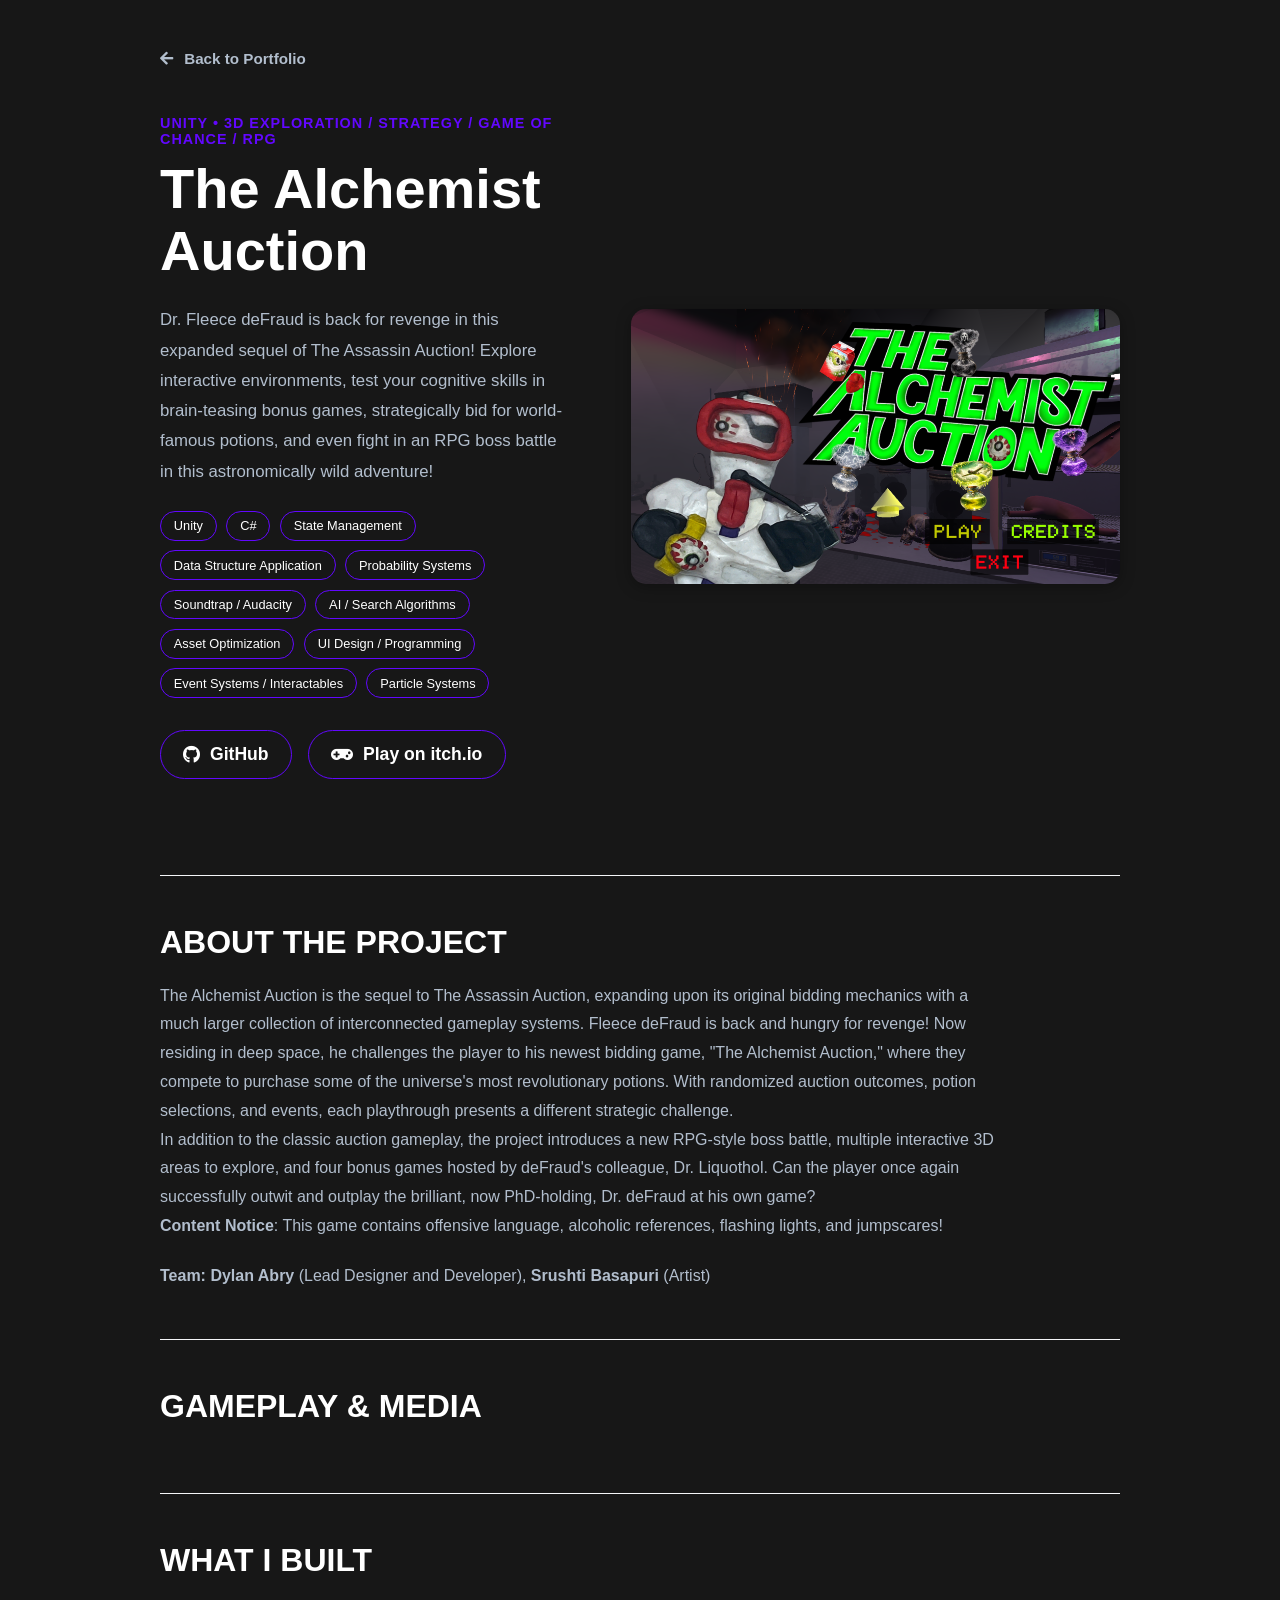
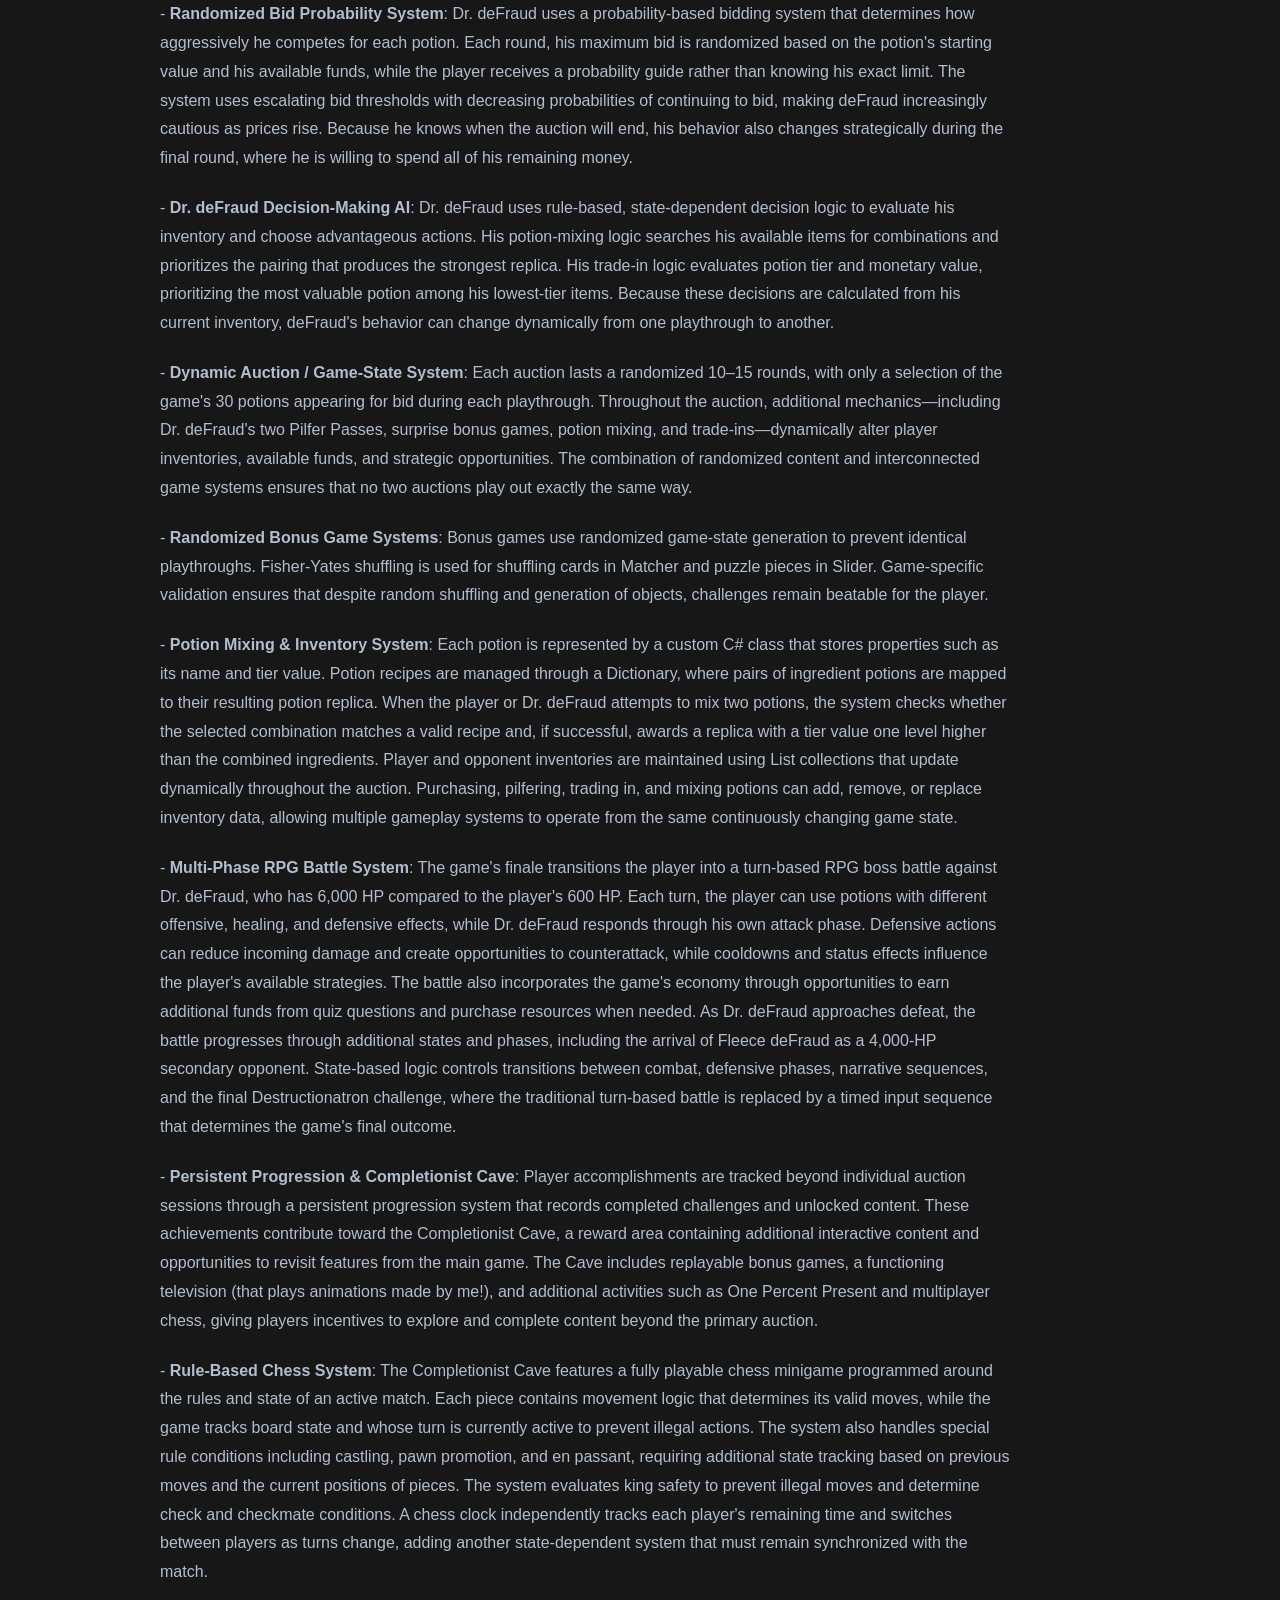
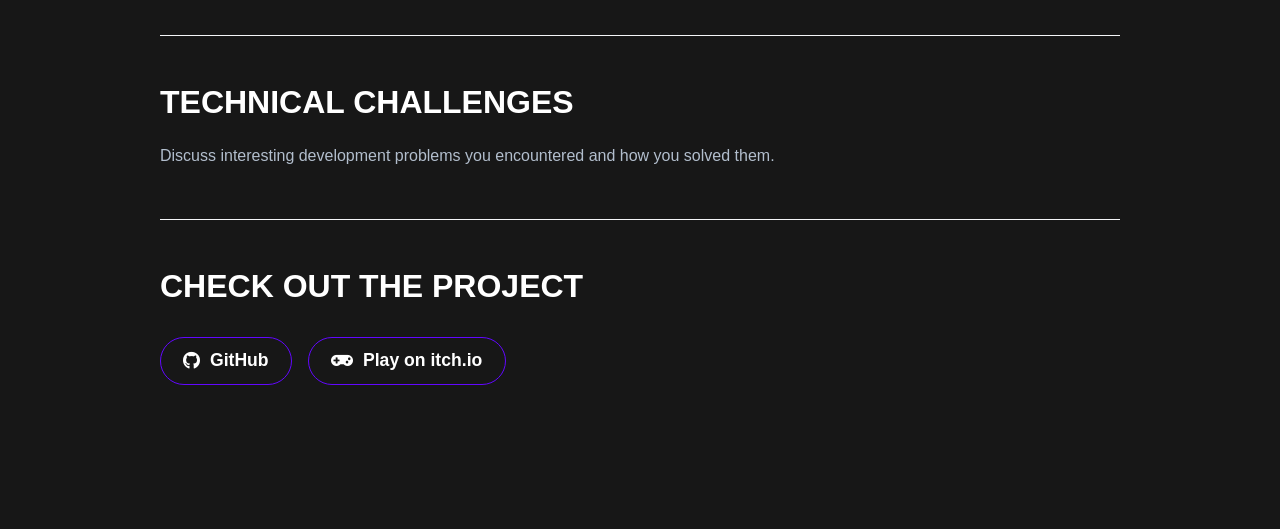
==== projects/alchemist-auction.html @ f8f6b7b7 "Initial Steppasphere portfolio" ====
<!DOCTYPE html>

<html lang="en">

<head>
    <meta charset="UTF-8">

    <meta name="viewport" content="width=device-width, initial-scale=1.0">

    <title>The Alchemist Auction | Dylan Abry</title>

    <!-- Notice ../ because this page is inside /projects -->
    <link rel="stylesheet" href="../styles/styles.css">

    <link rel="stylesheet" href="https://cdnjs.cloudflare.com/ajax/libs/font-awesome/5.15.4/css/all.min.css">
</head>

<body>

    <main class="project-details">

        <a href="../index.html" class="back-to-portfolio">
            <i class="fas fa-arrow-left"></i>
            Back to Portfolio
        </a>

        <section class="project-details-hero">

            <div class="project-details-title">

                <p class="project-details-type">
                    Unity • 3D Exploration / Strategy / Game of Chance / RPG
                </p>

                <h1>The Alchemist Auction</h1>

                <p class="project-details-summary">
                    Dr. Fleece deFraud is back for revenge in this expanded sequel of The Assassin Auction!
                    Explore interactive environments, test your cognitive skills in brain-teasing bonus games,
                    strategically bid for world-famous potions, and even fight in an RPG boss battle in this
                    astronomically wild adventure!
                </p>

                <div class="project-details-skills">
                    <span>Unity</span>
                    <span>C#</span>
                    <span>State Management</span>
                    <span>Data Structure Application</span>
                    <span>Probability Systems</span>
                    <span>Soundtrap / Audacity</span>
                    <span>AI / Search Algorithms</span>
                    <span>Asset Optimization</span>
                    <span>UI Design / Programming</span>
                    <span>Event Systems / Interactables</span>
                    <span>Particle Systems</span>
                </div>

                <div class="project-external-links">

                    <a href="https://github.com/DylanAbry/TheAlchemistAuction" target="_blank">
                        <i class="fab fa-github"></i>
                        GitHub
                    </a>

                    <a href="https://dylanabry.itch.io/the-alchemist-auction" target="_blank">
                        <i class="fas fa-gamepad"></i>
                        Play on itch.io
                    </a>

                </div>

            </div>

            <div class="project-details-image">
                <img src="../img/AlchemistAuction.png" alt="The Alchemist Auction gameplay">
            </div>

        </section>

        <section class="project-details-section">

            <h2>About the Project</h2>

            <p>
                The Alchemist Auction is the sequel to The Assassin Auction, expanding upon its original bidding
                mechanics with a much larger collection of interconnected gameplay systems. Fleece deFraud is back and
                hungry for revenge! Now residing in deep space, he challenges the player to his newest bidding game,
                "The Alchemist Auction," where they compete to purchase some of the universe's most revolutionary
                potions. With randomized auction outcomes, potion selections, and events, each playthrough presents a
                different strategic challenge.
                <br>
                In addition to the classic auction gameplay, the project introduces a new RPG-style boss battle,
                multiple interactive 3D areas to explore, and four bonus games hosted by deFraud's colleague, Dr.
                Liquothol. Can the player once again successfully outwit and outplay the brilliant, now PhD-holding, Dr.
                deFraud at his own game?
                <br>
                <strong>Content Notice</strong>: This game contains offensive language, alcoholic references,
                flashing lights, and jumpscares!
            </p>
            <br>
            <p>
                <strong>Team: Dylan Abry</strong> (Lead Designer and Developer), <strong>Srushti Basapuri</strong>
                (Artist)
            </p>

        </section>

        <section class="project-details-section">

            <h2>Gameplay & Media</h2>

            <!-- Screenshots/videos will eventually go here -->

        </section>
        <section class="project-details-section">

            <h2>What I Built</h2>

            <p>
                - <strong>Randomized Bid Probability System</strong>: Dr. deFraud uses a probability-based bidding
                system that determines
                how aggressively he competes for each potion. Each round, his maximum bid is randomized based on the
                potion's starting value and his available funds, while the player receives a probability guide rather
                than knowing his exact limit. The system uses escalating bid thresholds with decreasing probabilities of
                continuing to bid, making deFraud increasingly cautious as prices rise. Because he knows when the
                auction will end, his behavior also changes strategically during the final round, where he is willing to
                spend all of his remaining money.
            </p>
            <br>
            <p>
                - <strong>Dr. deFraud Decision-Making AI</strong>: Dr. deFraud uses rule-based, state-dependent decision
                logic to
                evaluate his inventory and choose advantageous actions. His potion-mixing logic searches his available
                items for combinations and prioritizes the pairing that produces the strongest replica. His trade-in
                logic evaluates potion tier and monetary value, prioritizing the most valuable potion among his
                lowest-tier items. Because these decisions are calculated from his current inventory, deFraud's behavior
                can change dynamically from one playthrough to another.
            </p>
            <br>
            <p>
                - <strong>Dynamic Auction / Game-State System</strong>: Each auction lasts a randomized 10–15 rounds,
                with only a
                selection of the game's 30 potions appearing for bid during each playthrough. Throughout the auction,
                additional mechanics—including Dr. deFraud's two Pilfer Passes, surprise bonus games, potion mixing, and
                trade-ins—dynamically alter player inventories, available funds, and strategic opportunities. The
                combination of randomized content and interconnected game systems ensures that no two auctions play out
                exactly the same way.
            </p>
            <br>
            <p>
                - <strong>Randomized Bonus Game Systems</strong>: Bonus games use randomized game-state
                generation to prevent identical playthroughs. Fisher-Yates shuffling is used for
                shuffling cards in Matcher and puzzle pieces in Slider. Game-specific validation
                ensures that despite random shuffling and generation of objects, challenges remain
                beatable for the player.
            </p>
            <br>
            <p>
                - <strong>Potion Mixing & Inventory System</strong>: Each potion is represented by a custom C# class
                that stores
                properties such as its name and tier value. Potion recipes are managed through a Dictionary, where pairs
                of ingredient potions are mapped to their resulting potion replica. When the player or Dr. deFraud
                attempts to mix two potions, the system checks whether the selected combination matches a valid recipe
                and, if successful, awards a replica with a tier value one level higher than the combined ingredients.
                Player and opponent inventories are maintained using List collections that update dynamically throughout
                the auction. Purchasing, pilfering, trading in, and mixing potions can add, remove, or replace inventory
                data, allowing multiple gameplay systems to operate from the same continuously changing game state.
            </p>
            <br>
            <p>
                - <strong>Multi-Phase RPG Battle System</strong>: The game's finale transitions the player into a
                turn-based RPG boss
                battle against Dr. deFraud, who has 6,000 HP compared to the player's 600 HP. Each turn, the player can
                use potions with different offensive, healing, and defensive effects, while Dr. deFraud responds through
                his own attack phase. Defensive actions can reduce incoming damage and create opportunities to
                counterattack, while cooldowns and status effects influence the player's available strategies. The
                battle also incorporates the game's economy through opportunities to earn additional funds from quiz
                questions and purchase resources when needed.

                As Dr. deFraud approaches defeat, the battle progresses through additional states and phases, including
                the arrival of Fleece deFraud as a 4,000-HP secondary opponent. State-based logic controls transitions
                between combat, defensive phases, narrative sequences, and the final Destructionatron challenge, where
                the traditional turn-based battle is replaced by a timed input sequence that determines the game's final
                outcome.
            </p>
            <br>
            <p>
                - <strong>Persistent Progression & Completionist Cave</strong>: Player accomplishments are tracked
                beyond individual
                auction sessions through a persistent progression system that records completed challenges and unlocked
                content. These achievements contribute toward the Completionist Cave, a reward area containing
                additional interactive content and opportunities to revisit features from the main game. The Cave
                includes replayable bonus games, a functioning television (that plays animations made by me!), and
                additional activities such as One Percent Present and multiplayer chess, giving players incentives to
                explore
                and complete content beyond the primary auction.
            </p>
            <br>
            <p>
                - <strong>Rule-Based Chess System</strong>: The Completionist Cave features a fully playable chess
                minigame programmed
                around the rules and state of an active match. Each piece contains movement logic that determines its
                valid moves, while the game tracks board state and whose turn is currently active to prevent illegal
                actions. The system also handles special rule conditions including castling, pawn promotion, and en
                passant,
                requiring additional state tracking based on previous moves and the current positions of pieces. The
                system
                evaluates king safety to prevent illegal moves and determine check and checkmate conditions. A chess
                clock independently tracks each player's remaining time and switches between players as turns change,
                adding
                another state-dependent system that must remain synchronized with the match.
            </p>

        </section>


        <section class="project-details-section">

            <h2>Technical Challenges</h2>

            <p>
                Discuss interesting development problems you encountered
                and how you solved them.
            </p>

        </section>
        <section class="project-details-section">

            <h2>Check Out the Project</h2>

            <div class="project-external-links">

                <a href="https://github.com/DylanAbry/TheAlchemistAuction" target="_blank">
                    <i class="fab fa-github"></i>
                    GitHub
                </a>

                <a href="https://dylanabry.itch.io/the-alchemist-auction" target="_blank">
                    <i class="fas fa-gamepad"></i>
                    Play on itch.io
                </a>

            </div>

        </section>

    </main>

</body>

</html>
---- styles/styles.css ----
* {
  margin: 0;
  padding: 0;
  box-sizing: border-box;
  list-style: none;
}

:root {
  --color-primary: #171717;
  --color-secondary: #6207ff;
  --color-white: #FFFFFF;
  --color-black: #000;
  --color-grey0: #f8f8f8;
  --color-grey-1: #dbe1e8;
  --color-grey-2: #b2becd;
  --color-grey-3: #6c7983;
  --color-grey-4: #454e56;
  --color-grey-5: #f4f5f8;
  --color-grey-6: #12181b;
  --br-sm-2: 14px;
  --box-shadow-1: 0 3px 15px rgba(0, 0, 0, 0.3);
}

.light-mode {
  --color-primary: #f9fafd;
  --color-secondary: #6207ff;
  --color-white: #191d2b;
  --color-black: #000;
  --color-grey0: #ffffff;
  --color-grey-1: #2a2e35;
  --color-grey-2: #454e56;
  --color-grey-3: #6c7983;
  --color-grey-4: #dbe1e8;
  --color-grey-5: #ffffff;
  --color-grey-6: #51535a;
}

body {
  background-color: var(--color-primary);
  font-family: "Share Tech", sans-serif;
  font-size: 1.1rem;
  color: var(--color-white);
  transition: all 0.4s ease-in-out;
}

a {
  display: inline-block;
  text-decoration: none;
  color: inherit;
  font-family: inherit;
}

header {
  height: 100vh;
  color: var(--color-white);
  overflow: hidden;
}

section {
  min-height: 100vh;
  width: 100%;
  position: absolute;
  left: 0;
  top: 0;
  padding: 3rem 18rem;
}

.section {
  transform: translateY(-100%) scale(0);
  transition: all 0.4s ease-in-out;
  background-color: var(--color-primary);
}

.sec1 {
  display: none;
  transform: translateY(0) scale(1);
  background-color: var(--color-primary);
}

.sec2 {
  display: none;
  transform: translateY(0) scale(1);
  background-color: var(--color-primary);
}

.sec3 {
  display: none;
  transform: translateY(0) scale(1);
  background-color: var(--color-primary);
}

.sec4 {
  display: none;
  transform: translateY(0) scale(1);
  background-color: var(--color-primary);
}

.sec5 {
  display: none;
  transform: translateY(0) scale(1);
  background-color: var(--color-primary);
}

.sec6 {
  display: none;
  transform: translateY(0) scale(1);
  background-color: var(--color-primary);
}

.active {
  display: block;
  animation: scaleAnim 1s ease-in-out;
}
@keyframes scaleAnim {
  0% {
    transform: translateY(-100%) scaleY(0);
  }
  100% {
    transform: translateY(0) scaleY(1);
  }
}

.controls {
  position: fixed;
  z-index: 10;
  top: 50%;
  right: 3%;
  display: flex;
  flex-direction: column;
  align-items: center;
  justify-content: center;
  transform: translateY(-50%);
}
.controls .active-btn {
  background-color: var(--color-secondary) !important;
  transition: all 0.4s ease-in-out;
}
.controls .active-btn i {
  color: var(--color-white) !important;
}
.controls .control {
  padding: 1rem;
  cursor: pointer;
  background-color: var(--color-grey-4);
  width: 55px;
  height: 55px;
  border-radius: 50%;
  display: flex;
  justify-content: center;
  align-items: center;
  margin: 0.7rem 0;
  box-shadow: var(--box-shadow-1);
}
.controls .control i {
  font-size: 1.2rem;
  color: var(--color-grey-2);
  pointer-events: none;
}

.theme-btn {
  top: 5%;
  right: 3%;
  width: 70px;
  height: 70px;
  border-radius: 50%;
  background-color: var(--color-grey-4);
  cursor: pointer;
  position: fixed;
  display: flex;
  justify-content: center;
  align-items: center;
  box-shadow: 0 3px 15px rgba(0, 0, 0, 0.3);
  transition: all 0.1s ease-in-out;
}
.theme-btn:active {
  transform: translateY(-3px);
}
.theme-btn i {
  font-size: 1.4rem;
  color: var(--color-grey-2);
  pointer-events: none;
}

/* Header content*/
.header-content {
  display: grid;
  grid-template-columns: 1fr 1fr;
  min-height: 100vh;
  align-items: center;
  gap: 3rem;
  padding: 2rem 7rem 2rem 2rem;
}
.header-content .left-header {
  display: flex;
  align-items: center;
  justify-content: center;
  position: relative;
  height: 100vh;
}
.header-content .left-header .h-shape {
  transition: all 0.4s ease-in-out;
  width: 65%;
  height: 100%;
  background-color: var(--color-secondary);
  position: absolute;
  left: 0;
  top: 0;
  z-index: -1;
  clip-path: polygon(0 0, 46% 0, 79% 100%, 0% 100%);
}
.header-content .left-header .photo-collage {
  position: relative;
  width: 80%;
  height: 72vh;
  max-height: 760px;
  min-height: 560px;
}
.header-content .left-header .image {
  overflow: hidden;
  border-radius: var(--br-sm-2);
  background-color: var(--color-black);
  box-shadow: var(--box-shadow-1);
}
.header-content .left-header .image img {
  width: 100%;
  height: 100%;
  -o-object-fit: cover;
     object-fit: cover;
  transition: all 0.4s ease-in-out;
  filter: grayscale(100%);
}
.header-content .left-header .image img:hover {
  filter: grayscale(0);
}
.header-content .left-header .main-image {
  position: absolute;
  width: 72%;
  height: 88%;
  left: 50%;
  top: 50%;
  transform: translate(-50%, -50%);
  z-index: 1;
}
.header-content .left-header .secondary-image {
  position: absolute;
  width: 36%;
  height: 34%;
  z-index: 2;
}
.header-content .left-header .image-two {
  left: -2%;
  top: -2%;
}
.header-content .left-header .image-three {
  right: -2%;
  top: -2%;
}
.header-content .left-header .image-four {
  right: -2%;
  bottom: -2%;
}
.header-content .left-header .image-five {
  left: -2%;
  bottom: -2%;
}
.header-content .right-header {
  display: flex;
  flex-direction: column;
  justify-content: center;
  max-width: 720px;
  padding-right: 2rem;
}
.header-content .right-header .name {
  font-size: clamp(2.8rem, 3.4vw, 4rem);
  line-height: 1.08;
  margin-bottom: 1.5rem;
}
.header-content .right-header .name span {
  color: var(--color-secondary);
}
.header-content .right-header p {
  font-size: clamp(0.95rem, 1.05vw, 1.1rem);
  line-height: 1.75;
  margin: 0 0 1.5rem;
}
.header-content .right-header p:last-of-type {
  margin-bottom: 0;
}

@media screen and (max-width: 1400px) {
  .header-content {
    grid-template-columns: 0.95fr 1.05fr;
    gap: 2rem;
    padding: 2rem 6rem 2rem 1.5rem;
  }
  .header-content .left-header .photo-collage {
    width: 84%;
    height: 68vh;
    min-height: 500px;
  }
  .header-content .right-header {
    padding-right: 1rem;
  }
  .header-content .right-header .name {
    font-size: 3rem;
  }
  .header-content .right-header p {
    font-size: 0.95rem;
    line-height: 1.6;
    margin-bottom: 1.2rem;
  }
}
@media screen and (max-width: 1000px) {
  header {
    height: auto;
    min-height: 100vh;
    overflow: visible;
  }
  .header-content {
    grid-template-columns: 1fr;
    min-height: auto;
    gap: 3rem;
    padding: 5rem 5rem 4rem 2rem;
  }
  .header-content .left-header {
    height: 650px;
  }
  .header-content .left-header .photo-collage {
    width: min(70%, 620px);
    height: 580px;
    min-height: 0;
  }
  .header-content .right-header {
    max-width: 760px;
    margin: 0 auto;
    padding-right: 0;
  }
  .header-content .right-header .name {
    font-size: 2.8rem;
  }
}
@media screen and (max-width: 600px) {
  .header-content {
    padding: 4rem 1.5rem 6rem;
  }
  .header-content .left-header {
    height: 470px;
  }
  .header-content .left-header .photo-collage {
    width: 90%;
    height: 420px;
  }
  .header-content .right-header .name {
    font-size: 2.2rem;
  }
  .header-content .right-header p {
    font-size: 0.95rem;
    line-height: 1.6;
  }
}
/* About*/
#about {
  padding: 3rem 8rem 5rem 7rem;
}

.about-container {
  display: grid;
  grid-template-columns: 1.15fr 1fr;
  gap: 2.5rem;
  align-items: start;
  padding-top: 3rem;
  padding-bottom: 5rem;
}
.about-container .left-about {
  padding-right: 0;
}
.about-container .left-about h4 {
  font-size: 1.8rem;
  text-transform: uppercase;
  margin-bottom: 1rem;
}
.about-container .left-about p {
  font-size: 1rem;
  line-height: 1.6;
  margin-bottom: 1rem;
  color: var(--color-grey-1);
}
.about-container .left-about .btn-con {
  margin-top: 2rem;
}
.about-container .left-about h4 {
  font-size: 1.8rem;
  margin-top: 2rem;
  margin-bottom: 1rem;
}
.about-container .left-about h4:first-child {
  margin-top: 0;
}

.about-photos {
  display: flex;
  flex-direction: column;
  gap: 10rem;
  width: 100%;
  max-width: 500px;
  margin: 0 auto;
}

.about-photo {
  width: 100%;
  height: 300px;
  overflow: hidden;
  border-radius: 14px;
  box-shadow: var(--box-shadow-1);
}
.about-photo img,
.about-photo video {
  width: 100%;
  height: 100%;
  display: block;
  -o-object-fit: cover;
     object-fit: cover;
}
.about-photo img {
  transition: transform 0.4s ease-in-out;
}
.about-photo:hover img {
  transform: scale(1.04);
}

.about-stats {
  padding-bottom: 4rem;
}
.about-stats .progress-bars {
  display: grid;
  grid-template-columns: repeat(2, 1fr);
  grid-gap: 2rem;
}
.about-stats .progress-bars .progress-bar {
  display: flex;
  flex-direction: column;
}
.about-stats .progress-bars .progress-bar .prog-title {
  text-transform: uppercase;
  font-weight: 500;
}
.about-stats .progress-bars .progress-bar .progress-con {
  display: flex;
  align-items: center;
}
.about-stats .progress-bars .progress-bar .progress-con .prog-text {
  color: var(--color-grey-3);
}
.about-stats .progress-bars .progress-bar .progress-con .progress {
  width: 100%;
  height: 0.45rem;
  background-color: var(--color-grey-4);
  margin-left: 1rem;
  position: relative;
}
.about-stats .progress-bars .progress-bar .progress-con .progress span {
  position: absolute;
  top: 0;
  left: 0;
  height: 100%;
  background-color: var(--color-secondary);
  transition: all 0.4s ease-in-out;
  width: 60%;
}
.about-stats .progress-bars .progress-bar .progress-con .progress .c-sharp {
  width: 90%;
}

.stat-title {
  text-transform: uppercase;
  font-size: 1.4rem;
  text-align: center;
  padding: 3.5rem 0;
  position: relative;
}
.stat-title::before {
  content: "";
  position: absolute;
  left: 50%;
  top: 0;
  width: 40%;
  height: 1px;
  background-color: var(--color-grey-5);
  transform: translateX(-50%);
}

/* Timeline */
.timeline {
  width: 100%;
  max-width: 1050px;
  margin: 0 auto;
  padding: 2rem 0 5rem;
}
.timeline .timeline-item {
  position: relative;
  padding-left: 5rem;
  padding-bottom: 4rem;
}
.timeline .timeline-item::before {
  content: "";
  position: absolute;
  left: 24px;
  top: 0;
  width: 2px;
  height: 100%;
  background-color: var(--color-grey-5);
}
.timeline .timeline-item:last-child::before {
  display: none;
}
.timeline .timeline-item .tl-icon {
  position: absolute;
  left: 0;
  top: 0;
  width: 50px;
  height: 50px;
  background-color: var(--color-secondary);
  border-radius: 50%;
  display: flex;
  align-items: center;
  justify-content: center;
  z-index: 2;
}
.timeline .timeline-item .tl-icon i {
  font-size: 1.3rem;
}
.timeline .timeline-item .timeline-content {
  padding-left: 1rem;
}
.timeline .timeline-item .tl-duration {
  display: inline-block;
  padding: 0.35rem 0.8rem;
  margin-bottom: 0.8rem;
  background-color: var(--color-grey-5);
  border-radius: 20px;
  font-size: 0.8rem;
  text-transform: uppercase;
  font-weight: 500;
  color: rgb(31, 31, 31);
}
.timeline .timeline-item h5 {
  margin: 0;
  padding: 0;
  font-size: 1.4rem;
  font-weight: 600;
  text-transform: uppercase;
}
.timeline .timeline-item h5 span {
  display: block;
  margin-top: 0.3rem;
  color: var(--color-grey-2);
  font-size: 1.1rem;
  font-weight: 500;
}
.timeline .timeline-item .timeline-description {
  margin-top: 1rem;
  max-width: 750px;
  color: var(--color-grey-2);
  line-height: 1.7;
}
.timeline .timeline-item .timeline-skills {
  display: flex;
  flex-wrap: wrap;
  gap: 0.6rem;
  margin-top: 1.2rem;
}
.timeline .timeline-item .timeline-skills span {
  padding: 0.4rem 0.8rem;
  border: 1px solid var(--color-secondary);
  border-radius: 20px;
  font-size: 0.8rem;
  font-weight: 500;
}

/*Portfolios*/
.portfolio {
  padding-bottom: 5rem;
}
.portfolio .portfolio-intro {
  text-align: center;
  max-width: 700px;
  margin: 1rem auto 1.5rem;
  line-height: 1.7;
  color: var(--color-grey-2);
}
.portfolio .portfolio-intro-follow {
  text-align: center;
  max-width: 700px;
  margin: 1rem auto 1.5rem;
  line-height: 1.7;
  color: var(--color-grey-2);
}
.portfolio .portfolio-filters {
  display: flex;
  justify-content: center;
  align-items: center;
  gap: 0.8rem;
  margin: 1.5rem 0 3rem;
}
.portfolio .portfolio-filters .filter-btn {
  padding: 0.6rem 1.3rem;
  border: 1px solid var(--color-secondary);
  border-radius: 25px;
  background: transparent;
  color: var(--color-white);
  font-family: inherit;
  font-size: 0.9rem;
  cursor: pointer;
  transition: all 0.3s ease;
}
.portfolio .portfolio-filters .filter-btn:hover {
  background-color: var(--color-secondary);
}
.portfolio .portfolio-filters .active-filter {
  background-color: var(--color-secondary);
}
.portfolio .portfolio-section {
  max-width: 1200px;
  margin: 0 auto 5rem;
}
.portfolio .portfolio-section-title {
  text-align: center;
  text-transform: uppercase;
  font-size: 1.8rem;
  margin-bottom: 0.5rem;
}
.portfolio .project-card-link {
  display: flex;
  flex-direction: column;
  flex-grow: 1;
  color: inherit;
  text-decoration: none;
  height: 100%;
}
.portfolio .project-card-link:focus-visible {
  outline: 2px solid var(--color-secondary);
  outline-offset: 4px;
}
.portfolio .portfolio-section-description {
  text-align: center;
  color: var(--color-grey-2);
  margin-bottom: 2rem;
}
.portfolio .portfolio-grid {
  display: grid;
  grid-template-columns: repeat(2, minmax(0, 1fr));
  gap: 2rem;
  margin-top: 2rem;
}
.portfolio .project-card {
  display: flex;
  flex-direction: column;
  overflow: hidden;
  background-color: var(--color-grey-5);
  color: var(--color-grey-6);
  border-radius: 15px;
  box-shadow: var(--box-shadow-1);
  cursor: pointer;
  transition: transform 0.3s ease, box-shadow 0.3s ease;
}
.portfolio .project-card:hover {
  transform: translateY(-6px);
}
.portfolio .project-image {
  width: 100%;
  aspect-ratio: 16/9;
  overflow: hidden;
  background-color: var(--color-black);
}
.portfolio .project-image img {
  display: block;
  width: 100%;
  height: 100%;
  -o-object-fit: cover;
     object-fit: cover;
  transition: transform 0.4s ease;
}
.portfolio .project-card:hover .project-image img {
  transform: scale(1.05);
}
.portfolio .project-content {
  display: flex;
  flex-direction: column;
  flex-grow: 1;
  padding: 1.5rem;
}
.portfolio .project-heading {
  display: flex;
  justify-content: space-between;
  align-items: flex-start;
  gap: 1rem;
}
.portfolio .project-heading h4 {
  font-size: 1.5rem;
  line-height: 1.2;
}
.portfolio .project-status {
  flex-shrink: 0;
  padding: 0.35rem 0.7rem;
  border: 1px solid var(--color-secondary);
  border-radius: 20px;
  color: var(--color-secondary);
  font-size: 0.7rem;
  text-transform: uppercase;
  font-weight: 600;
}
.portfolio .project-type {
  margin-top: 0.5rem;
  font-size: 0.9rem;
  color: var(--color-grey-3);
}
.portfolio .project-description {
  margin-top: 1rem;
  line-height: 1.6;
  color: var(--color-grey-6);
}
.portfolio .project-skills {
  display: flex;
  flex-wrap: wrap;
  gap: 0.5rem;
  margin-top: 1.2rem;
}
.portfolio .project-skills span {
  padding: 0.35rem 0.7rem;
  border: 1px solid var(--color-secondary);
  border-radius: 20px;
  font-size: 0.75rem;
}
.portfolio .project-links {
  display: flex;
  align-items: center;
  flex-wrap: wrap;
  gap: 1.3rem;
  margin-top: auto;
  padding-top: 1.5rem;
}
.portfolio .project-links a {
  display: flex;
  align-items: center;
  gap: 0.4rem;
  color: inherit;
  font-weight: 600;
  transition: color 0.25s ease;
}
.portfolio .project-links a:hover {
  color: var(--color-secondary);
}

/* Blogs Section*/
.blogs {
  display: grid;
  grid-template-columns: repeat(3, 1fr);
  grid-gap: 2rem;
  margin-top: 3rem;
}
.blogs .blog {
  position: relative;
  background-color: var(--color-grey-5);
  border-radius: 5px;
  box-shadow: 1px 1px 20px rgba(0, 0, 0, 0.1);
  transition: all 0.4s ease-in-out;
}
.blogs .blog:hover {
  box-shadow: 1px 1px 20px rgba(0, 0, 0, 0.3);
  transform: translateY(-5px);
  transition: all 0.4s ease-in-out;
}
.blogs .blog:hover img {
  filter: grayscale(1);
  transform: scale(1.1);
  box-shadow: 1px 4px 20px rgba(0, 0, 0, 0.8);
}
.blogs .blog img {
  width: 100%;
  height: 300px;
  -o-object-fit: cover;
     object-fit: cover;
  border-top-left-radius: 5px;
  border-top-right-radius: 5px;
  filter: grayscale(100%);
  transition: all 0.4s ease-in-out;
}
.blogs .blog .blog-text {
  margin-top: -7px;
  padding: 1.1rem;
  border-top: 8px solid var(--color-secondary);
  color: rgb(17, 17, 17);
}
.blogs .blog .blog-text h4 {
  font-size: 1.5rem;
  margin-bottom: 0.7rem;
  transition: all 0.4s ease-in-out;
  cursor: pointer;
}
.blogs .blog .blog-text h4:hover {
  color: var(--color-secondary);
}
.blogs .blog .blog-text p {
  color: var(--color-grey-6);
  line-height: 2rem;
  padding-bottom: 1rem;
}

/* =========================
   CONTACT SECTION
========================= */
.contact-container {
  max-width: 1200px;
  margin: 0 auto;
}

/* CONTACT LAYOUT */
.contact-content-container {
  display: grid;
  grid-template-columns: 0.9fr 1.4fr;
  gap: 5rem;
  padding-top: 4rem;
  padding-bottom: 5rem;
  align-items: start;
}

/* =========================
   LEFT CONTACT
========================= */
.left-contact h4 {
  margin: 0 0 1rem;
  font-size: 2rem;
  text-transform: uppercase;
  letter-spacing: 1px;
}
.left-contact .contact-description {
  max-width: 500px;
  color: var(--color-grey-2);
  line-height: 1.7;
  margin-bottom: 2.5rem;
}

/* CONTACT INFORMATION */
.contact-info {
  display: flex;
  flex-direction: column;
  gap: 1.4rem;
}

.contact-item {
  display: flex;
  align-items: center;
  gap: 1rem;
  padding: 1rem;
  border-radius: 12px;
  background-color: #181818;
  transition: transform 0.25s ease, background-color 0.25s ease;
}
.contact-item:hover {
  transform: translateX(5px);
  background-color: #202020;
}
.contact-item .icon {
  flex-shrink: 0;
  width: 45px;
  height: 45px;
  display: flex;
  justify-content: center;
  align-items: center;
  border-radius: 50%;
  background-color: var(--color-secondary);
}
.contact-item .icon i {
  font-size: 1.1rem;
  color: white;
}
.contact-item .contact-details span {
  display: block;
  font-size: 0.8rem;
  text-transform: uppercase;
  letter-spacing: 1px;
  color: var(--color-grey-3);
}
.contact-item .contact-details p {
  margin: 0.15rem 0 0;
  color: var(--color-white);
  line-height: 1.4;
}

/* SOCIAL ICONS */
.contact-icons {
  display: flex;
  gap: 0.8rem;
  margin-top: 2rem;
}
.contact-icons a {
  width: 48px;
  height: 48px;
  display: flex;
  justify-content: center;
  align-items: center;
  border-radius: 50%;
  background-color: #252525;
  border: 1px solid #333;
  color: var(--color-grey-2);
  transition: all 0.25s ease;
}
.contact-icons a:hover {
  background-color: var(--color-secondary);
  border-color: var(--color-secondary);
  color: white;
  transform: translateY(-4px);
}
.contact-icons a i {
  font-size: 1.25rem;
}

/* =========================
   RIGHT CONTACT
========================= */
.right-contact {
  width: 100%;
  padding: 2rem;
  background-color: #181818;
  border: 1px solid #292929;
  border-radius: 18px;
  box-shadow: 0 10px 30px rgba(0, 0, 0, 0.25);
}

.contact-form .input-control {
  margin-bottom: 1.2rem;
}
.contact-form .input-control input,
.contact-form .input-control textarea {
  width: 100%;
  border: 1px solid #303030;
  border-radius: 12px;
  outline: none;
  background-color: #202020;
  color: white;
  font-family: inherit;
  font-size: 1rem;
  padding: 1rem 1.2rem;
  transition: border-color 0.25s ease, box-shadow 0.25s ease, background-color 0.25s ease;
}
.contact-form .input-control input::-moz-placeholder, .contact-form .input-control textarea::-moz-placeholder {
  color: #858585;
}
.contact-form .input-control input::placeholder,
.contact-form .input-control textarea::placeholder {
  color: #858585;
}
.contact-form .input-control input:focus,
.contact-form .input-control textarea:focus {
  border-color: var(--color-secondary);
  background-color: #242424;
  box-shadow: 0 0 0 3px rgba(98, 7, 255, 0.15);
}
.contact-form .input-control textarea {
  resize: vertical;
  min-height: 190px;
}
.contact-form {
  /* NAME + EMAIL ROW */
}
.contact-form .i-c-2 {
  display: grid;
  grid-template-columns: repeat(2, 1fr);
  gap: 1.2rem;
}

/* =========================
   SUBMIT BUTTON
========================= */
.submit-btn {
  display: flex;
  justify-content: flex-start;
  margin-top: 0.5rem;
}

.contact-submit {
  display: flex;
  align-items: center;
  gap: 0.8rem;
  padding: 0.85rem 1.5rem;
  border: 1px solid var(--color-secondary);
  border-radius: 30px;
  background-color: transparent;
  color: white;
  font-family: inherit;
  font-size: 1rem;
  font-weight: 600;
  cursor: pointer;
  transition: all 0.25s ease;
}
.contact-submit:hover {
  background-color: var(--color-secondary);
  transform: translateY(-2px);
  box-shadow: 0 6px 20px rgba(98, 7, 255, 0.25);
}
.contact-submit i {
  font-size: 0.95rem;
}

/* =========================
   ANIMATIONS
========================= */
.animations {
  padding-bottom: 5rem;
}
.animations .animations-intro {
  text-align: center;
  max-width: 700px;
  margin: 1rem auto 3rem;
  color: var(--color-grey-2);
  line-height: 1.7;
}

/* GRID */
.animation-grid {
  width: 100%;
  max-width: 1200px;
  margin: 3rem auto 0;
  display: grid;
  grid-template-columns: repeat(2, minmax(0, 1fr));
  gap: 2rem;
}

/* CARD */
.animation-card {
  display: flex;
  flex-direction: column;
  overflow: hidden;
  background-color: var(--color-grey-5);
  color: var(--color-grey-6);
  border-radius: 15px;
  box-shadow: var(--box-shadow-1);
  transition: transform 0.3s ease, box-shadow 0.3s ease;
}
.animation-card:hover {
  transform: translateY(-6px);
  box-shadow: 0 12px 30px rgba(0, 0, 0, 0.35);
}

/* VIDEO */
.animation-video {
  width: 100%;
  aspect-ratio: 16/9;
  overflow: hidden;
  background-color: #000;
}
.animation-video video {
  display: block;
  width: 100%;
  height: 100%;
  -o-object-fit: contain;
     object-fit: contain;
  background-color: #000;
}

/* TEXT AREA */
.animation-content {
  display: flex;
  flex-direction: column;
  flex-grow: 1;
  padding: 1.5rem;
}

/* HEADING */
.animation-heading {
  display: flex;
  justify-content: space-between;
  align-items: flex-start;
  gap: 1rem;
}
.animation-heading h4 {
  font-size: 1.5rem;
  line-height: 1.2;
}

/* ANIMATION TYPE */
.animation-type {
  flex-shrink: 0;
  padding: 0.35rem 0.7rem;
  border: 1px solid var(--color-secondary);
  border-radius: 20px;
  color: var(--color-secondary);
  font-size: 0.7rem;
  font-weight: 600;
  text-transform: uppercase;
}

/* DESCRIPTION */
.animation-description {
  margin-top: 1rem;
  color: var(--color-grey-6);
  line-height: 1.6;
}

/* SKILL TAGS */
.animation-skills {
  display: flex;
  flex-wrap: wrap;
  gap: 0.5rem;
  margin-top: 1.2rem;
}
.animation-skills span {
  padding: 0.35rem 0.7rem;
  border: 1px solid var(--color-secondary);
  border-radius: 20px;
  color: var(--color-secondary);
  font-size: 0.75rem;
  font-weight: 500;
}

/* =====================================================
   GAME / PROJECT DETAILS PAGE
===================================================== */
.project-details {
  width: 100%;
  min-height: 100vh;
  padding: 3rem 10rem 6rem;
  background-color: var(--color-primary);
  color: var(--color-white);
}
.project-details > section {
  position: static;
  left: auto;
  top: auto;
  width: 100%;
  min-height: auto;
  padding: 0;
}
.project-details .back-to-portfolio {
  display: inline-flex;
  align-items: center;
  gap: 0.7rem;
  margin-bottom: 3rem;
  color: var(--color-grey-2);
  font-size: 0.95rem;
  font-weight: 600;
  transition: all 0.3s ease;
}
.project-details .back-to-portfolio i {
  transition: transform 0.3s ease;
}
.project-details .back-to-portfolio:hover {
  color: var(--color-secondary);
}
.project-details .back-to-portfolio:hover i {
  transform: translateX(-5px);
}
.project-details .project-details-hero {
  display: grid;
  grid-template-columns: 1fr 1.2fr;
  align-items: center;
  gap: 4rem;
  max-width: 1200px;
  margin: 0 auto 6rem;
}
.project-details .project-details-title .project-details-type {
  margin-bottom: 0.7rem;
  color: var(--color-secondary);
  font-size: 0.9rem;
  font-weight: 600;
  text-transform: uppercase;
  letter-spacing: 1px;
}
.project-details .project-details-title h1 {
  margin-bottom: 1.5rem;
  font-size: 3.5rem;
  line-height: 1.1;
}
.project-details .project-details-title .project-details-summary {
  max-width: 550px;
  color: var(--color-grey-2);
  line-height: 1.8;
  font-size: 1.05rem;
}
.project-details .project-details-skills {
  display: flex;
  flex-wrap: wrap;
  gap: 0.6rem;
  margin-top: 1.5rem;
}
.project-details .project-details-skills span {
  padding: 0.4rem 0.8rem;
  border: 1px solid var(--color-secondary);
  border-radius: 20px;
  font-size: 0.8rem;
}
.project-details .project-details-image {
  width: 100%;
  overflow: hidden;
  border-radius: 15px;
  box-shadow: var(--box-shadow-1);
}
.project-details .project-details-image img {
  display: block;
  width: 100%;
  aspect-ratio: 16/9;
  -o-object-fit: cover;
     object-fit: cover;
  transition: transform 0.4s ease;
}
.project-details .project-details-image:hover img {
  transform: scale(1.03);
}
.project-details .project-details-section {
  max-width: 1000px;
  margin: 0 auto;
  padding: 3rem 0;
  border-top: 1px solid var(--color-grey-5);
}
.project-details .project-details-section h2 {
  margin-bottom: 1.3rem;
  font-size: 2rem;
  text-transform: uppercase;
  color: var(--color-white);
}
.project-details .project-details-section p {
  max-width: 850px;
  color: var(--color-grey-2);
  line-height: 1.8;
  font-size: 1rem;
}
.project-details .project-external-links {
  display: flex;
  flex-wrap: wrap;
  gap: 1rem;
  margin-top: 2rem;
}
.project-details .project-external-links a {
  display: inline-flex;
  align-items: center;
  justify-content: center;
  gap: 0.6rem;
  padding: 0.8rem 1.4rem;
  border: 1px solid var(--color-secondary);
  border-radius: 30px;
  color: var(--color-white);
  font-weight: 600;
  transition: all 0.3s ease;
}
.project-details .project-external-links a i {
  font-size: 1.1rem;
}
.project-details .project-external-links a:hover {
  background-color: var(--color-secondary);
  transform: translateY(-3px);
}

@media screen and (max-width: 1100px) {
  .project-details {
    padding: 3rem 5rem 5rem;
  }
}
@media screen and (max-width: 800px) {
  .project-details {
    padding: 2rem 2rem 4rem;
  }
  .project-details .project-details-hero {
    grid-template-columns: 1fr;
    gap: 2.5rem;
    margin-bottom: 4rem;
  }
  .project-details .project-details-title h1 {
    font-size: 2.7rem;
  }
  .project-details .project-details-section h2 {
    font-size: 1.7rem;
  }
}
@media screen and (max-width: 500px) {
  .project-details {
    padding: 1.5rem 1.2rem 3rem;
  }
  .project-details .project-details-title h1 {
    font-size: 2.2rem;
  }
  .project-details .project-external-links {
    flex-direction: column;
  }
  .project-details .project-external-links a {
    width: 100%;
  }
}
/* Independent components*/
.btn-con {
  display: flex;
  align-items: center;
  align-self: flex-start;
  gap: 1rem;
  margin-top: 1.5rem;
}

.main-btn {
  border-radius: 30px;
  color: inherit;
  font-weight: 600;
  position: relative;
  border: 1px solid var(--color-secondary);
  display: flex;
  align-items: center;
  overflow: hidden;
  z-index: 1;
}
.main-btn .btn-text {
  padding: 0 2rem;
  position: relative;
  z-index: 2;
}
.main-btn .btn-icon {
  width: 52px;
  height: 52px;
  flex-shrink: 0;
  background-color: var(--color-secondary);
  display: flex;
  align-items: center;
  justify-content: center;
  border-radius: 50%;
  position: relative;
  z-index: 2;
}
.main-btn .btn-icon i {
  position: relative;
  z-index: 3;
}
.main-btn::before {
  content: "";
  position: absolute;
  inset: 0;
  background-color: var(--color-secondary);
  transform: translateX(100%);
  transition: transform 0.4s ease-in-out;
  z-index: 0;
}
.main-btn:hover::before {
  transform: translateX(0);
}

.main-title {
  text-align: center;
  position: relative;
}
.main-title h2 {
  position: relative;
  text-transform: uppercase;
  font-size: 4rem;
  font-weight: 700;
}
.main-title h2 span {
  color: var(--color-secondary);
}
.main-title h2 .bg-text {
  position: absolute;
  top: 50%;
  left: 50%;
  color: var(--color-grey-5);
  transition: all 0.4s ease-in-out;
  z-index: -1;
  transform: translate(-50%, -50%);
  font-weight: 800;
  font-size: 6.3rem;
  white-space: nowrap;
  opacity: 0.05;
}/*# sourceMappingURL=styles.css.map */
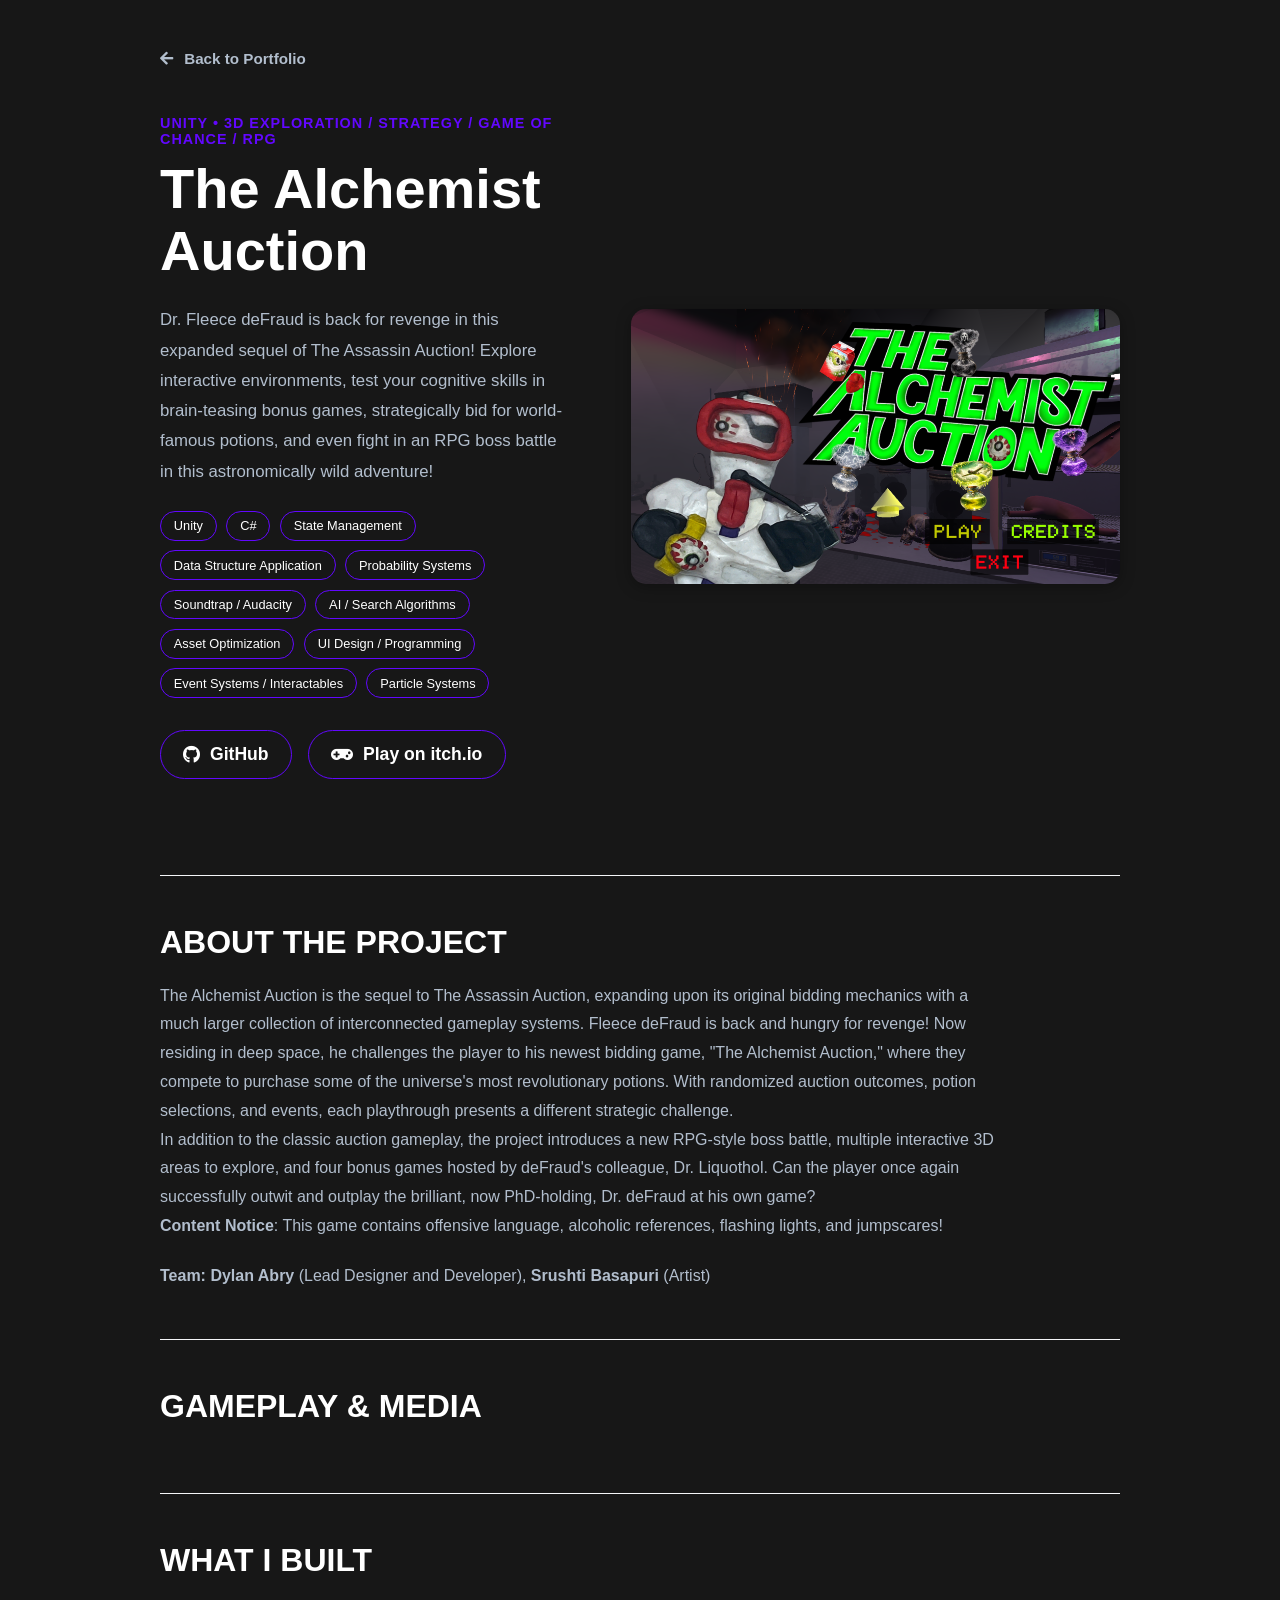
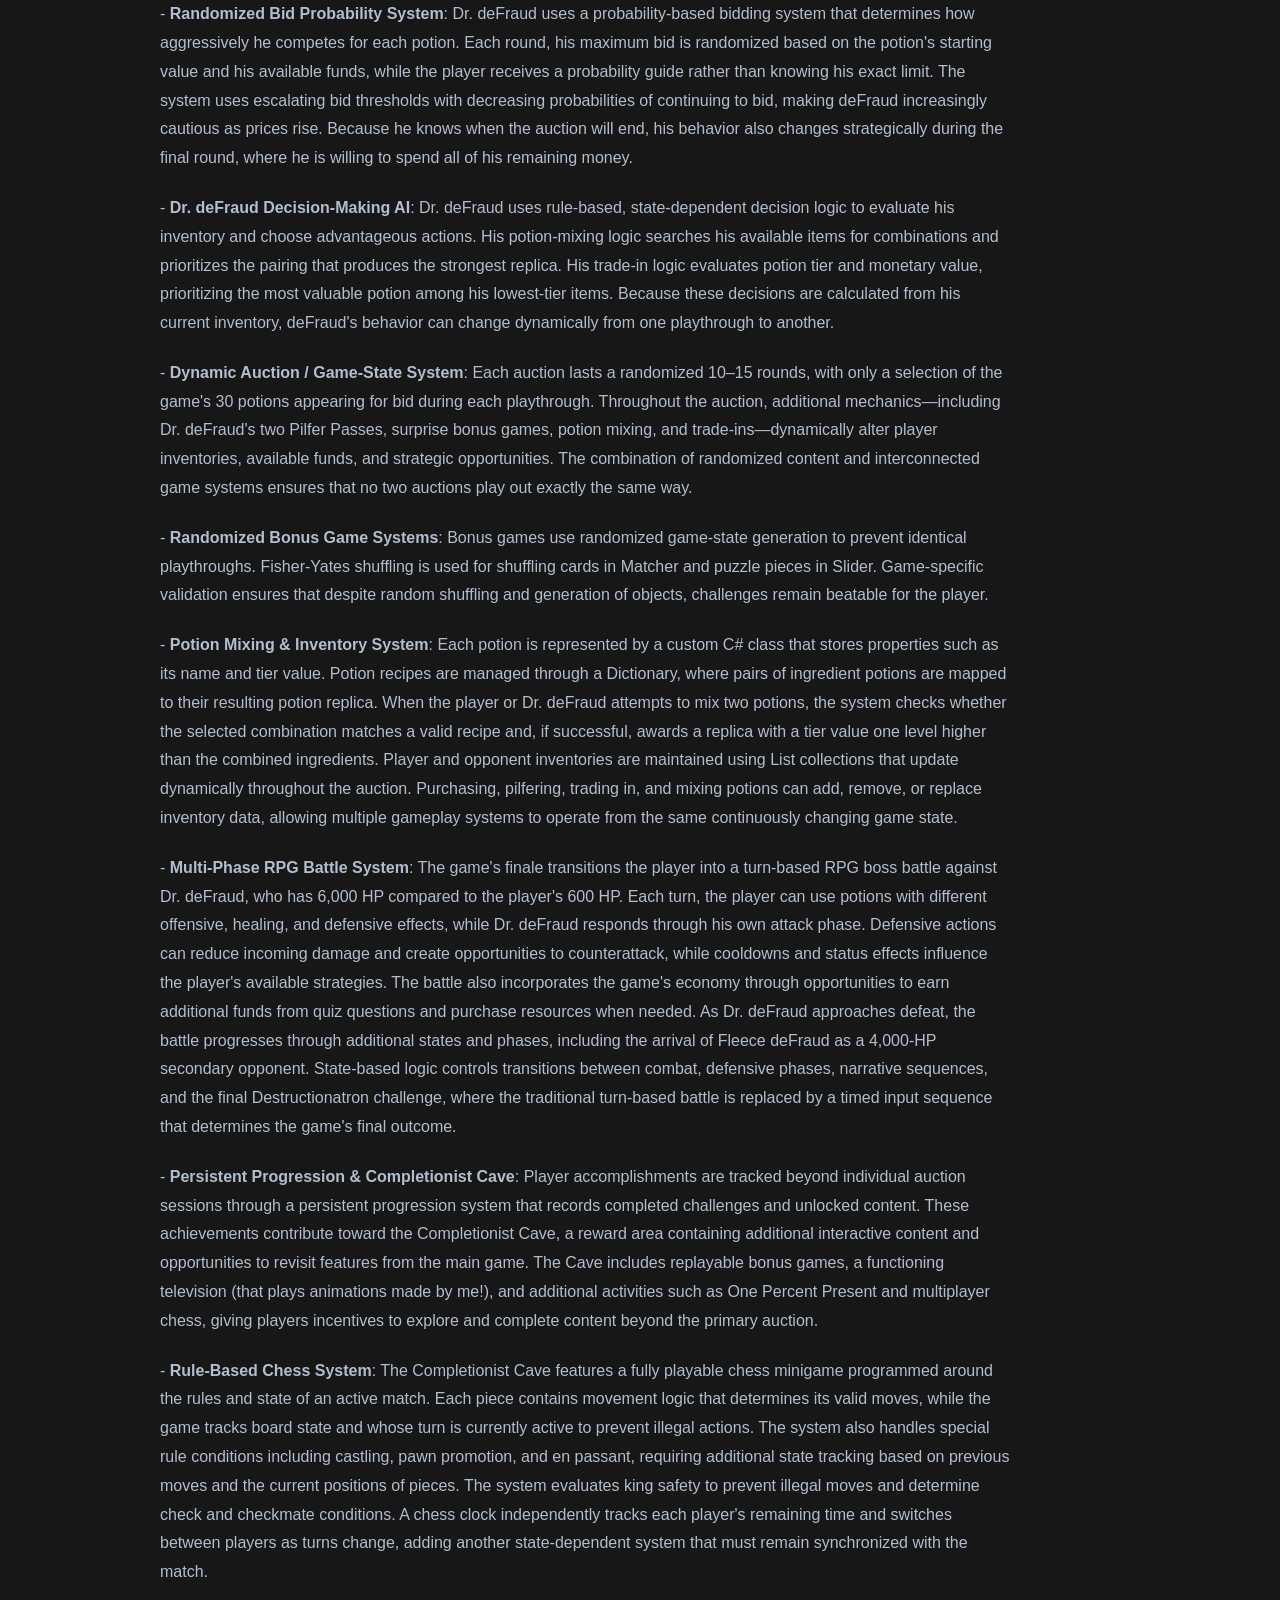
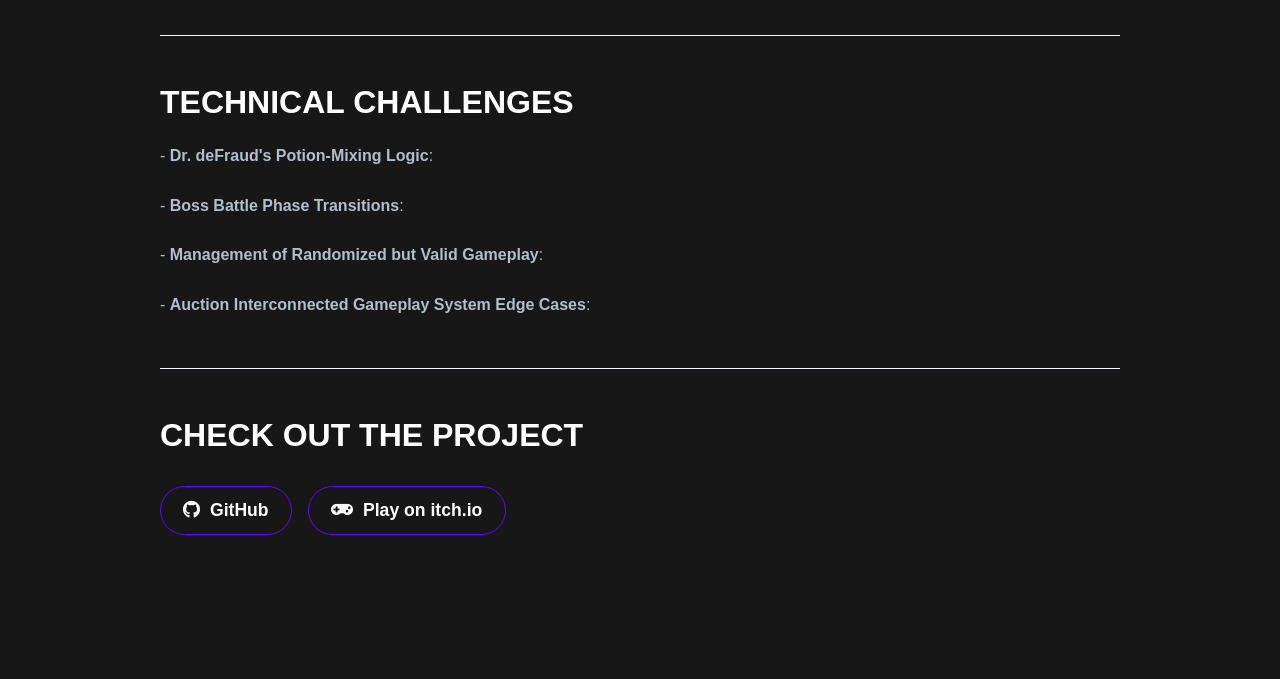
==== commit b4b0a3e0: "More Portfolio Game Details" ====
--- a/projects/alchemist-auction.html
+++ b/projects/alchemist-auction.html
@@ -219,8 +219,19 @@
             <h2>Technical Challenges</h2>
 
             <p>
-                Discuss interesting development problems you encountered
-                and how you solved them.
+                - <strong>Dr. deFraud's Potion-Mixing Logic</strong>:
+            </p>
+            <br>
+            <p>
+                - <strong>Boss Battle Phase Transitions</strong>:
+            </p>
+            <br>
+            <p>
+                - <strong>Management of Randomized but Valid Gameplay</strong>:
+            </p>
+            <br>
+            <p>
+                - <strong>Auction Interconnected Gameplay System Edge Cases</strong>:
             </p>
 
         </section>
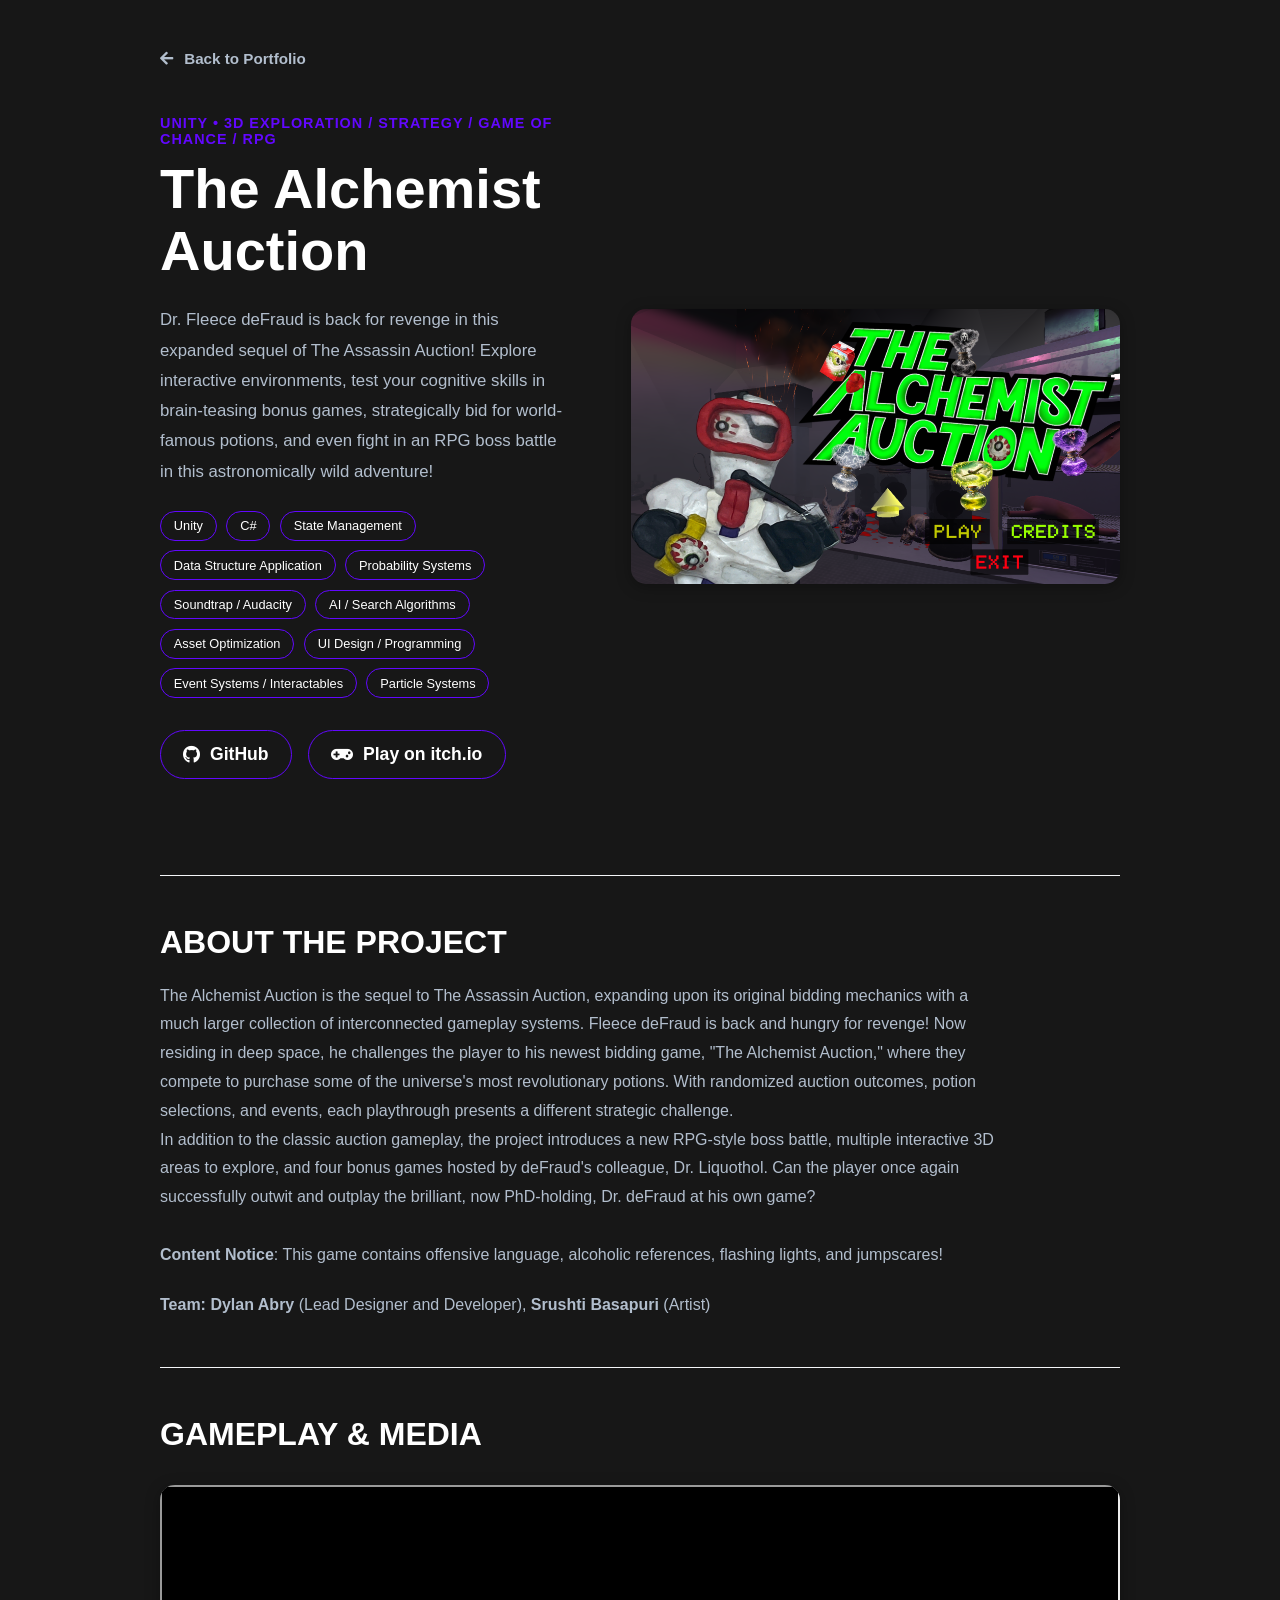
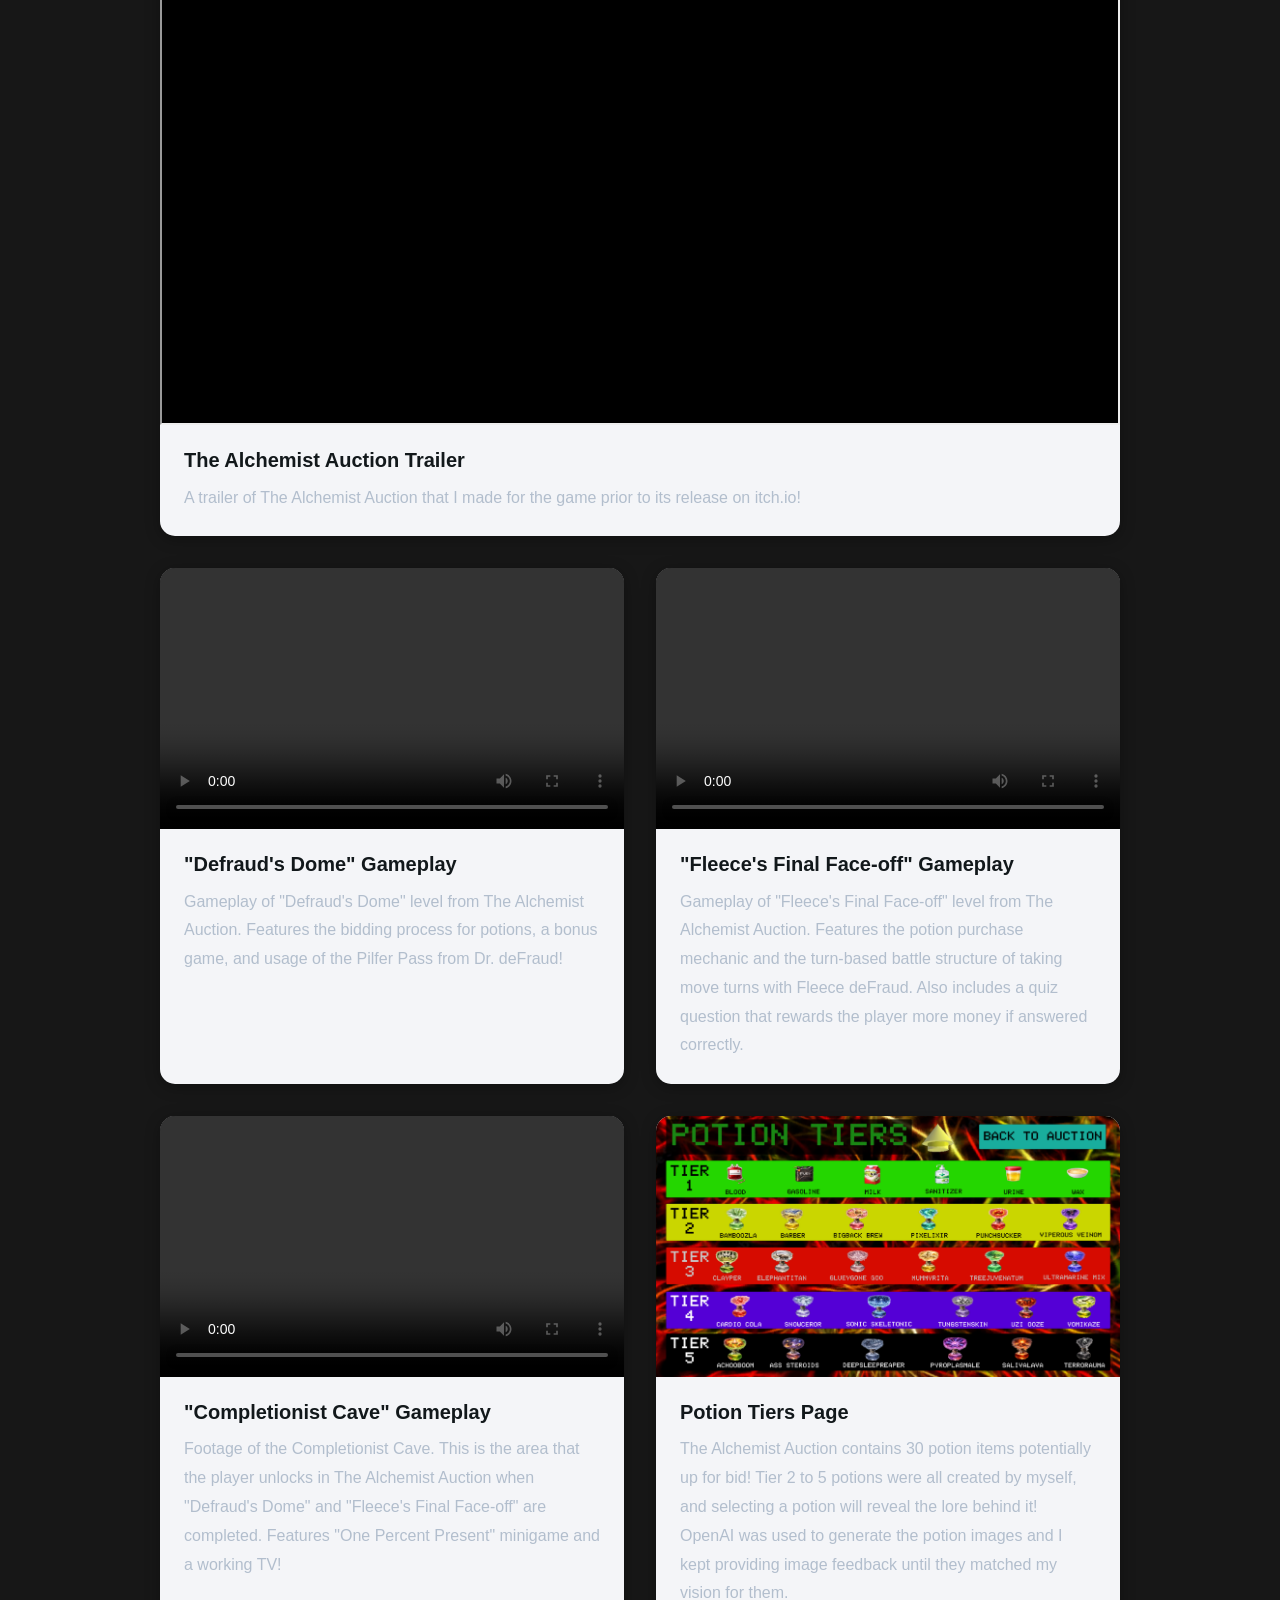
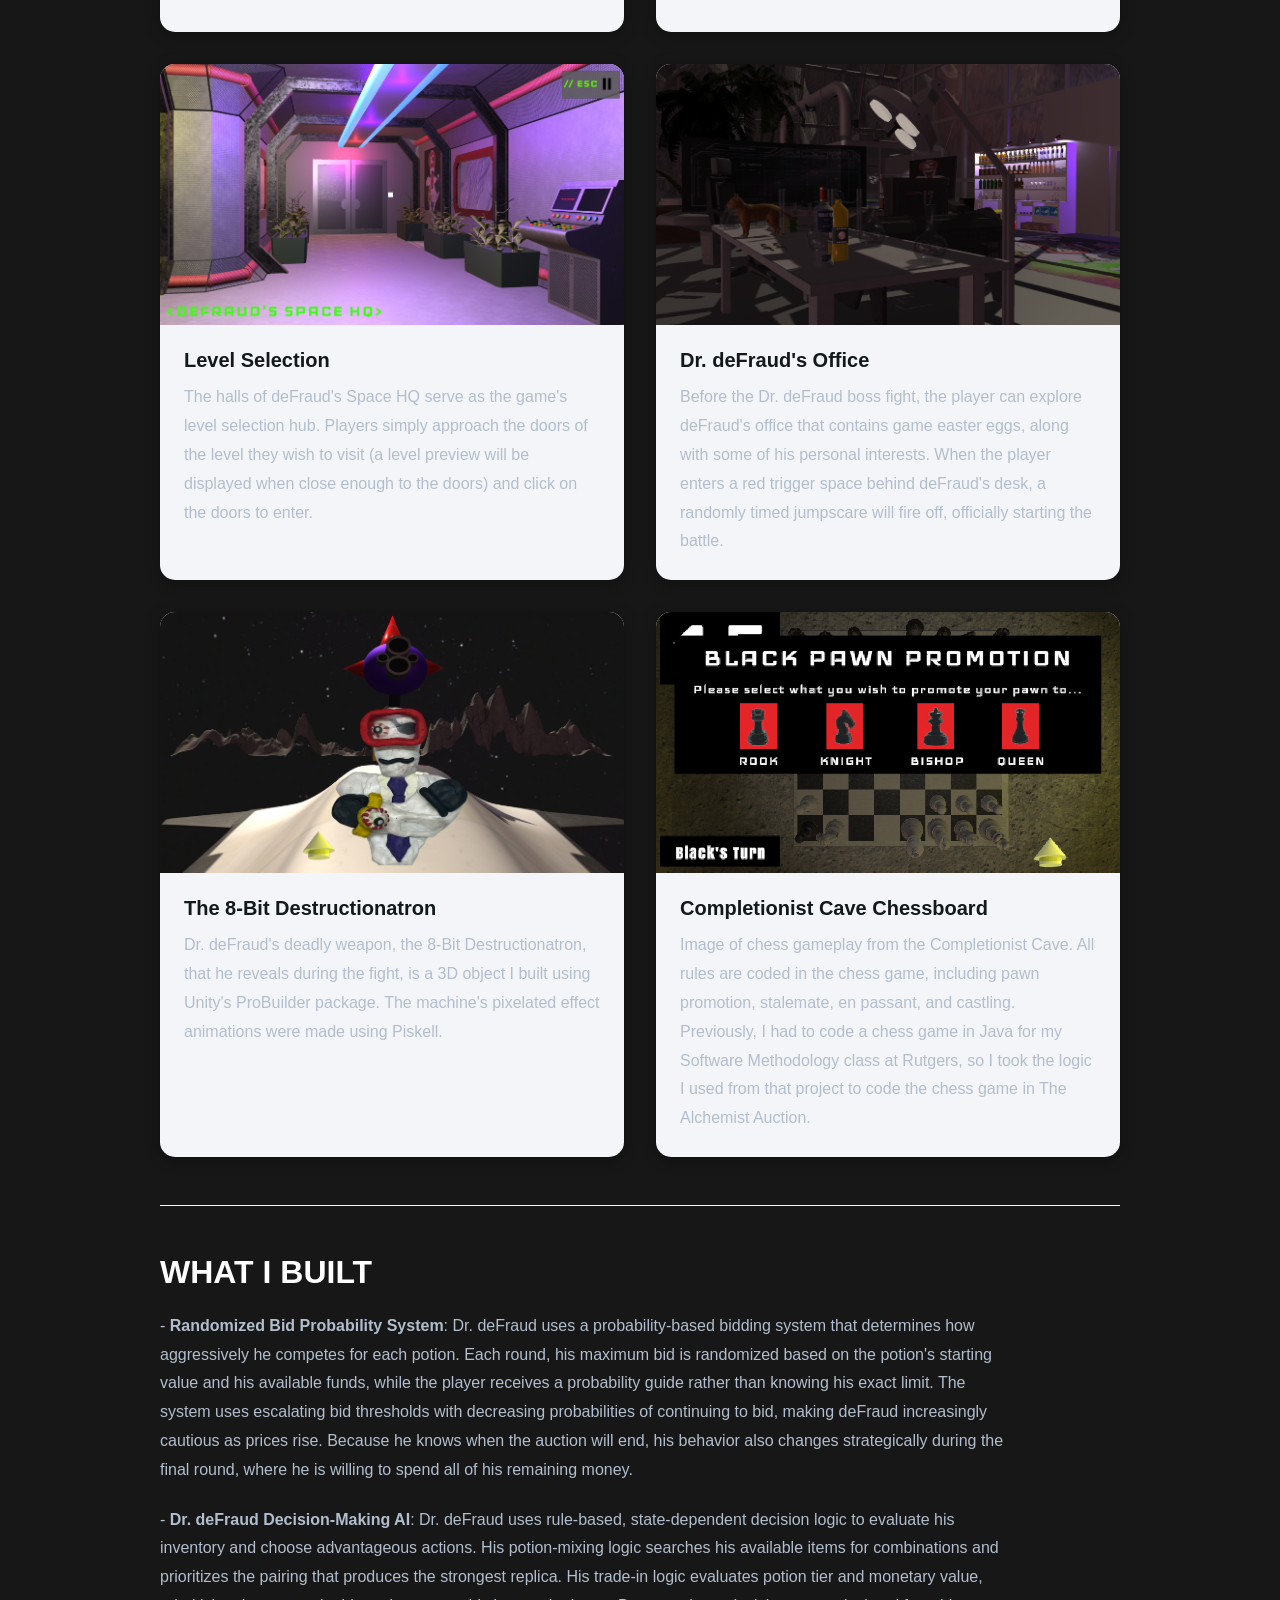
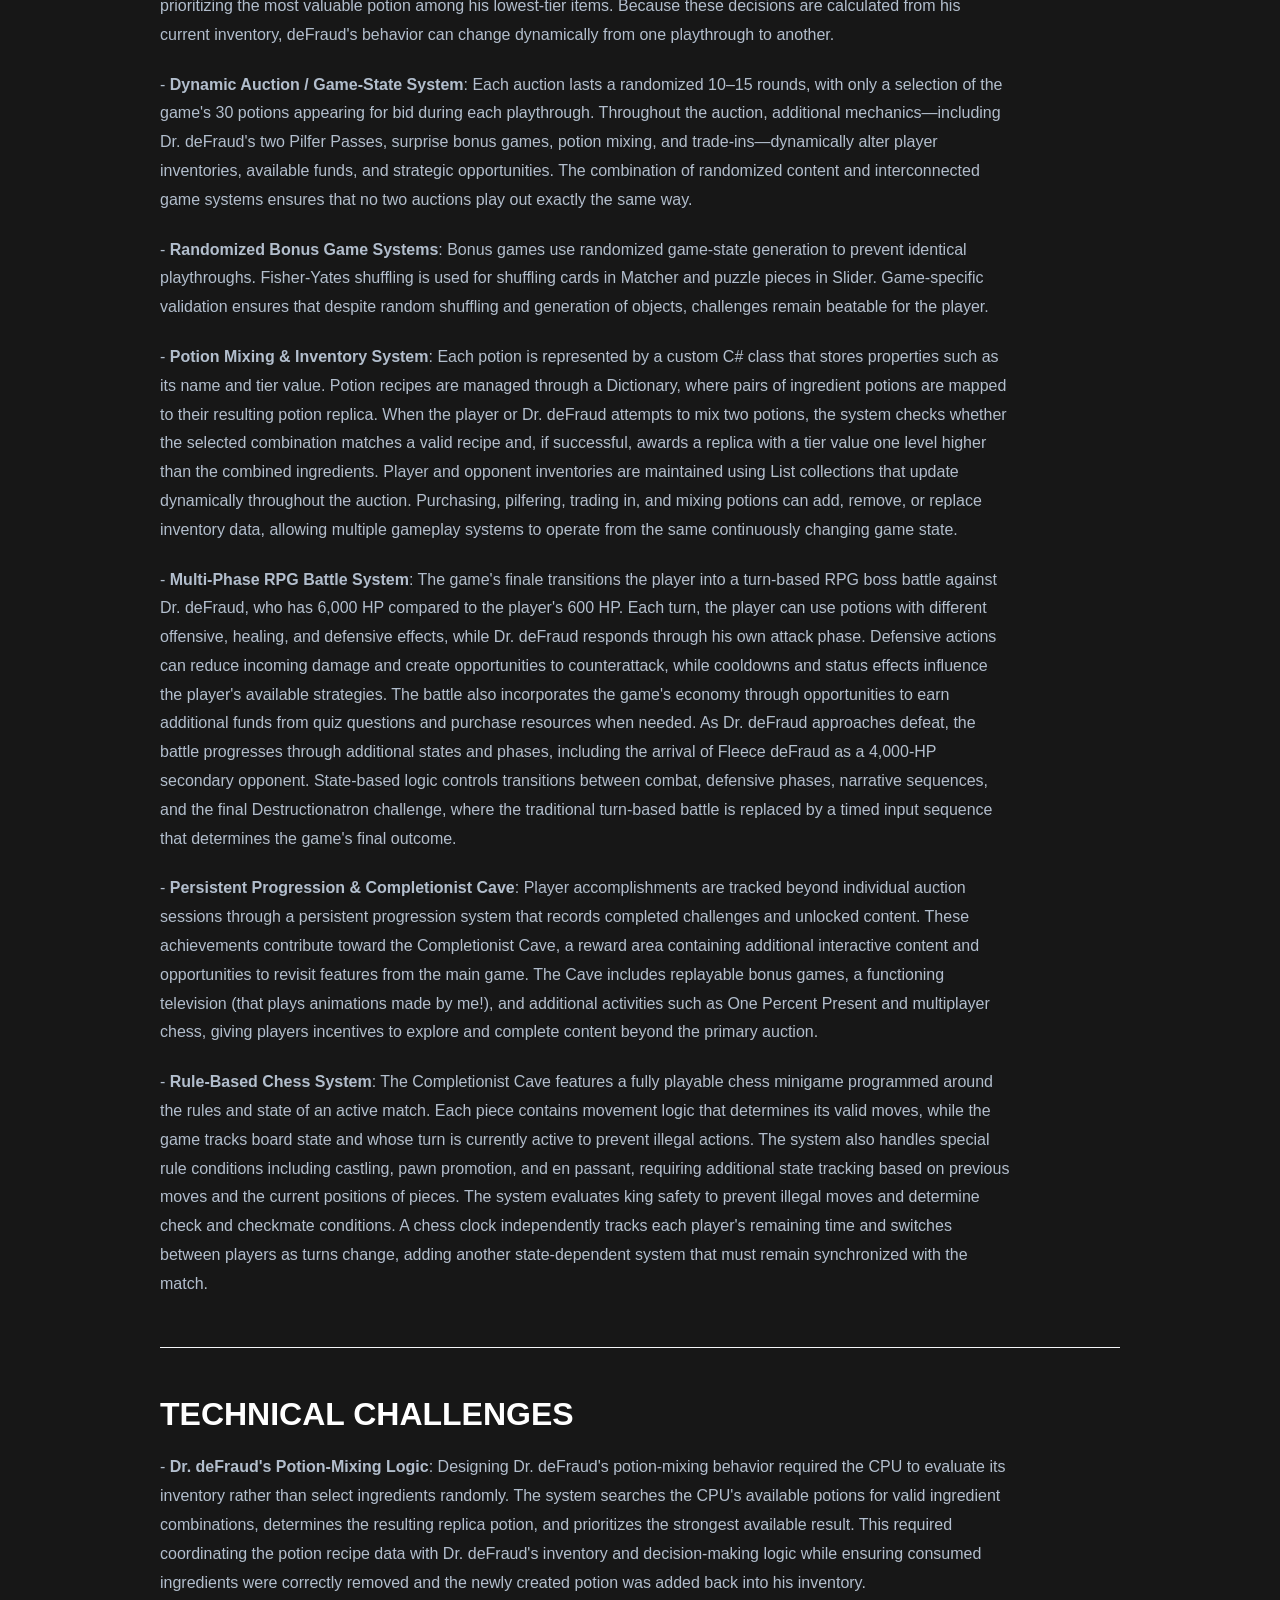
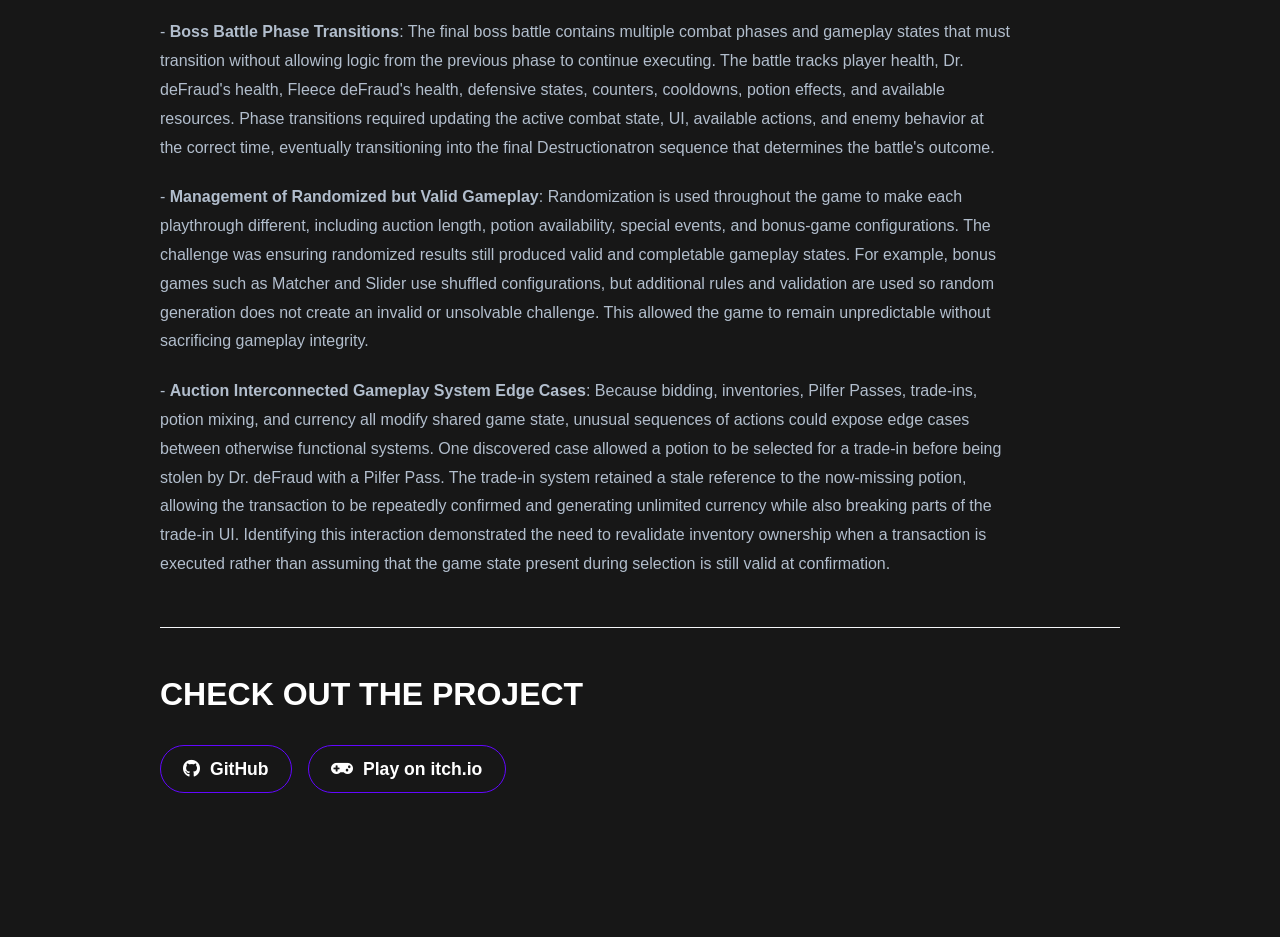
==== commit 98c54290: "Finished Portfolio Pages and Media" ====
--- a/projects/alchemist-auction.html
+++ b/projects/alchemist-auction.html
@@ -19,7 +19,7 @@
 
     <main class="project-details">
 
-        <a href="../index.html" class="back-to-portfolio">
+        <a href="../index.html#portfolio" class="back-to-portfolio">
             <i class="fas fa-arrow-left"></i>
             Back to Portfolio
         </a>
@@ -94,6 +94,7 @@
                 Liquothol. Can the player once again successfully outwit and outplay the brilliant, now PhD-holding, Dr.
                 deFraud at his own game?
                 <br>
+                <br>
                 <strong>Content Notice</strong>: This game contains offensive language, alcoholic references,
                 flashing lights, and jumpscares!
             </p>
@@ -109,7 +110,193 @@
 
             <h2>Gameplay & Media</h2>
 
-            <!-- Screenshots/videos will eventually go here -->
+            <div class="gameplay-media-grid">
+
+                <div class="gameplay-media-card featured-media">
+
+                    <div class="gameplay-media">
+                        <iframe src="https://www.youtube.com/embed/v=2SaC5JWKVrk"
+                            title="The Alchemist Auction Trailer"
+                            allow="accelerometer; autoplay; clipboard-write; encrypted-media; gyroscope; picture-in-picture; web-share"
+                            allowfullscreen>
+                        </iframe>
+                    </div>
+
+                    <div class="gameplay-media-text">
+                        <h3>The Alchemist Auction Trailer</h3>
+
+                        <p>
+                            A trailer of The Alchemist Auction that I made for the game prior to 
+                            its release on itch.io!
+                        </p>
+                    </div>
+
+                </div>
+
+                <!-- VIDEO -->
+                <div class="gameplay-media-card">
+
+                    <div class="gameplay-media">
+                        <video controls>
+                            <source src="../game_media/Alchemistauctiongameplay.mp4" type="video/mp4">
+                            Your browser does not support the video tag.
+                        </video>
+                    </div>
+
+                    <div class="gameplay-media-text">
+                        <h3>"Defraud's Dome" Gameplay</h3>
+
+                        <p>
+                            Gameplay of "Defraud's Dome" level from The Alchemist Auction. Features
+                            the bidding process for potions, a bonus game, and usage of the Pilfer Pass from Dr.
+                            deFraud!
+                        </p>
+                    </div>
+
+                </div>
+
+                <div class="gameplay-media-card">
+
+                    <div class="gameplay-media">
+                        <video controls>
+                            <source src="../game_media/Alchemistauctionbossfight.mp4" type="video/mp4">
+                            Your browser does not support the video tag.
+                        </video>
+                    </div>
+
+                    <div class="gameplay-media-text">
+                        <h3>"Fleece's Final Face-off" Gameplay</h3>
+
+                        <p>
+                            Gameplay of "Fleece's Final Face-off" level from The Alchemist Auction.
+                            Features the potion purchase mechanic and the turn-based battle structure of
+                            taking move turns with Fleece deFraud. Also includes a quiz question that rewards
+                            the player more money if answered correctly.
+                        </p>
+                    </div>
+
+                </div>
+
+                <div class="gameplay-media-card">
+
+                    <div class="gameplay-media">
+                        <video controls>
+                            <source src="../game_media/Completionistcave.mp4" type="video/mp4">
+                            Your browser does not support the video tag.
+                        </video>
+                    </div>
+
+                    <div class="gameplay-media-text">
+                        <h3>"Completionist Cave" Gameplay</h3>
+
+                        <p>
+                            Footage of the Completionist Cave. This is the area that the player unlocks
+                            in The Alchemist Auction when "Defraud's Dome" and "Fleece's Final Face-off"
+                            are completed. Features "One Percent Present" minigame and a working TV!
+                        </p>
+                    </div>
+
+                </div>
+
+
+                <!-- IMAGE -->
+                <div class="gameplay-media-card">
+
+                    <div class="gameplay-media">
+                        <img src="../game_media/PotionList.png" alt="Description of gameplay screenshot">
+                    </div>
+
+                    <div class="gameplay-media-text">
+                        <h3>Potion Tiers Page</h3>
+
+                        <p>
+                            The Alchemist Auction contains 30 potion items potentially up for bid!
+                            Tier 2 to 5 potions were all created by myself, and selecting a potion will reveal the
+                            lore behind it! OpenAI was used to generate the
+                            potion images and I kept providing image feedback until they matched my vision for them.
+                        </p>
+                    </div>
+
+                </div>
+
+                <div class="gameplay-media-card">
+
+                    <div class="gameplay-media">
+                        <img src="../game_media/SpaceHQ.png" alt="Description of gameplay screenshot">
+                    </div>
+
+                    <div class="gameplay-media-text">
+                        <h3>Level Selection</h3>
+
+                        <p>
+                            The halls of deFraud's Space HQ serve as the game's level selection hub. Players simply
+                            approach the doors of the level they wish to visit (a level preview will be displayed when
+                            close enough to the doors)
+                            and click on the doors to enter.
+                        </p>
+                    </div>
+
+                </div>
+
+                <div class="gameplay-media-card">
+
+                    <div class="gameplay-media">
+                        <img src="../game_media/DefraudsOffice.png" alt="Description of gameplay screenshot">
+                    </div>
+
+                    <div class="gameplay-media-text">
+                        <h3>Dr. deFraud's Office</h3>
+
+                        <p>
+                            Before the Dr. deFraud boss fight, the player can explore deFraud's office
+                            that contains game easter eggs, along with some of his personal interests. When the player
+                            enters a red trigger space behind deFraud's desk, a randomly timed jumpscare will fire
+                            off, officially starting the battle.
+                        </p>
+                    </div>
+
+                </div>
+
+                <div class="gameplay-media-card">
+
+                    <div class="gameplay-media">
+                        <img src="../game_media/Destructionatron.png" alt="Description of gameplay screenshot">
+                    </div>
+
+                    <div class="gameplay-media-text">
+                        <h3>The 8-Bit Destructionatron</h3>
+
+                        <p>
+                            Dr. deFraud's deadly weapon, the 8-Bit Destructionatron, that he
+                            reveals during the fight, is a 3D object I built using Unity's ProBuilder package.
+                            The machine's pixelated effect animations were made using Piskell.
+                        </p>
+                    </div>
+
+                </div>
+
+                <div class="gameplay-media-card">
+
+                    <div class="gameplay-media">
+                        <img src="../game_media/ChessboardPP.png" alt="Description of gameplay screenshot">
+                    </div>
+
+                    <div class="gameplay-media-text">
+                        <h3>Completionist Cave Chessboard</h3>
+
+                        <p>
+                            Image of chess gameplay from the Completionist Cave. All rules are coded
+                            in the chess game, including pawn promotion, stalemate, en passant, and castling.
+                            Previously, I had to code a chess game in Java for my Software Methodology class at Rutgers,
+                            so I took the logic I used from that project to code the chess game in The Alchemist
+                            Auction.
+                        </p>
+                    </div>
+
+                </div>
+
+            </div>
+
 
         </section>
         <section class="project-details-section">
@@ -220,18 +407,51 @@
 
             <p>
                 - <strong>Dr. deFraud's Potion-Mixing Logic</strong>:
-            </p>
-            <br>
-            <p>
-                - <strong>Boss Battle Phase Transitions</strong>:
+                Designing Dr. deFraud's potion-mixing behavior required the CPU to evaluate its
+                inventory rather than select ingredients randomly. The system searches the CPU's
+                available potions for valid ingredient combinations, determines the resulting
+                replica potion, and prioritizes the strongest available result. This required
+                coordinating the potion recipe data with Dr. deFraud's inventory and
+                decision-making logic while ensuring consumed ingredients were correctly removed
+                and the newly created potion was added back into his inventory.
+            </p>
+            <br>
+            <p>
+                - <strong>Boss Battle Phase Transitions</strong>: The
+                final boss battle contains multiple combat phases and gameplay states that
+                must transition without allowing logic from the previous phase to continue
+                executing. The battle tracks player health, Dr. deFraud's health, Fleece
+                deFraud's health, defensive states, counters, cooldowns, potion effects, and
+                available resources. Phase transitions required updating the active combat state,
+                UI, available actions, and enemy behavior at the correct time, eventually
+                transitioning into the final Destructionatron sequence that determines the
+                battle's outcome.
             </p>
             <br>
             <p>
                 - <strong>Management of Randomized but Valid Gameplay</strong>:
+                Randomization is used throughout the game to make each playthrough different,
+                including auction length, potion availability, special events, and bonus-game
+                configurations. The challenge was ensuring randomized results still produced
+                valid and completable gameplay states. For example, bonus games such as Matcher
+                and Slider use shuffled configurations, but additional rules and validation are
+                used so random generation does not create an invalid or unsolvable challenge.
+                This allowed the game to remain unpredictable without sacrificing gameplay
+                integrity.
             </p>
             <br>
             <p>
                 - <strong>Auction Interconnected Gameplay System Edge Cases</strong>:
+                Because bidding, inventories, Pilfer Passes, trade-ins, potion mixing, and
+                currency all modify shared game state, unusual sequences of actions could expose
+                edge cases between otherwise functional systems. One discovered case allowed a
+                potion to be selected for a trade-in before being stolen by Dr. deFraud with a
+                Pilfer Pass. The trade-in system retained a stale reference to the now-missing
+                potion, allowing the transaction to be repeatedly confirmed and generating
+                unlimited currency while also breaking parts of the trade-in UI. Identifying
+                this interaction demonstrated the need to revalidate inventory ownership when a
+                transaction is executed rather than assuming that the game state present during
+                selection is still valid at confirmation.
             </p>
 
         </section>
--- a/styles/styles.css
+++ b/styles/styles.css
@@ -577,6 +577,10 @@
   font-weight: 500;
 }
 
+.light-mode .timeline .timeline-item::before {
+  background-color: #959595;
+}
+
 /*Portfolios*/
 .portfolio {
   padding-bottom: 5rem;
@@ -750,6 +754,9 @@
 .portfolio .project-links a:hover {
   color: var(--color-secondary);
 }
+.portfolio .in-progress-section .project-card-link {
+  cursor: default;
+}
 
 /* Blogs Section*/
 .blogs {
@@ -879,11 +886,11 @@
   font-size: 0.8rem;
   text-transform: uppercase;
   letter-spacing: 1px;
-  color: var(--color-grey-3);
+  color: #9ca3af;
 }
 .contact-item .contact-details p {
   margin: 0.15rem 0 0;
-  color: var(--color-white);
+  color: #ffffff;
   line-height: 1.4;
 }
 
@@ -902,7 +909,7 @@
   border-radius: 50%;
   background-color: #252525;
   border: 1px solid #333;
-  color: var(--color-grey-2);
+  color: #b2becd;
   transition: all 0.25s ease;
 }
 .contact-icons a:hover {
@@ -1049,13 +1056,33 @@
   overflow: hidden;
   background-color: #000;
 }
-.animation-video video {
+.animation-video video, .animation-video iframe {
   display: block;
   width: 100%;
   height: 100%;
   -o-object-fit: contain;
      object-fit: contain;
   background-color: #000;
+}
+.animation-video video {
+  -o-object-fit: contain;
+     object-fit: contain;
+}
+
+.featured-media {
+  grid-column: 1/-1;
+}
+.featured-media video, .featured-media iframe {
+  display: block;
+  width: 100%;
+  height: 100%;
+  -o-object-fit: contain;
+     object-fit: contain;
+  background-color: #000;
+}
+.featured-media video {
+  -o-object-fit: contain;
+     object-fit: contain;
 }
 
 /* TEXT AREA */
@@ -1364,4 +1391,71 @@
   font-size: 6.3rem;
   white-space: nowrap;
   opacity: 0.05;
+}
+
+.light-mode .main-title h2 .bg-text {
+  color: #191d2b;
+  opacity: 0.07;
+}
+
+/* =========================
+   PROJECT GAMEPLAY MEDIA
+========================= */
+.gameplay-media-grid {
+  display: grid;
+  grid-template-columns: repeat(2, minmax(0, 1fr));
+  gap: 2rem;
+  margin-top: 2rem;
+}
+
+.gameplay-media-card {
+  overflow: hidden;
+  background-color: var(--color-grey-5);
+  color: var(--color-grey-6);
+  border-radius: 15px;
+  box-shadow: var(--box-shadow-1);
+  transition: transform 0.3s ease, box-shadow 0.3s ease;
+}
+.gameplay-media-card:hover {
+  transform: translateY(-5px);
+  box-shadow: 0 12px 30px rgba(0, 0, 0, 0.25);
+}
+
+.gameplay-media {
+  width: 100%;
+  aspect-ratio: 16/9;
+  overflow: hidden;
+  background-color: #000;
+}
+.gameplay-media img,
+.gameplay-media video {
+  display: block;
+  width: 100%;
+  height: 100%;
+  -o-object-fit: cover;
+     object-fit: cover;
+}
+.gameplay-media video {
+  -o-object-fit: contain;
+     object-fit: contain;
+}
+
+.gameplay-media-text {
+  padding: 1.5rem;
+}
+.gameplay-media-text h3 {
+  margin-bottom: 0.7rem;
+  color: var(--color-grey-6);
+  font-size: 1.25rem;
+}
+.gameplay-media-text p {
+  color: var(--color-grey-3);
+  line-height: 1.6;
+  font-size: 0.95rem;
+}
+
+@media screen and (max-width: 800px) {
+  .gameplay-media-grid {
+    grid-template-columns: 1fr;
+  }
 }/*# sourceMappingURL=styles.css.map */
